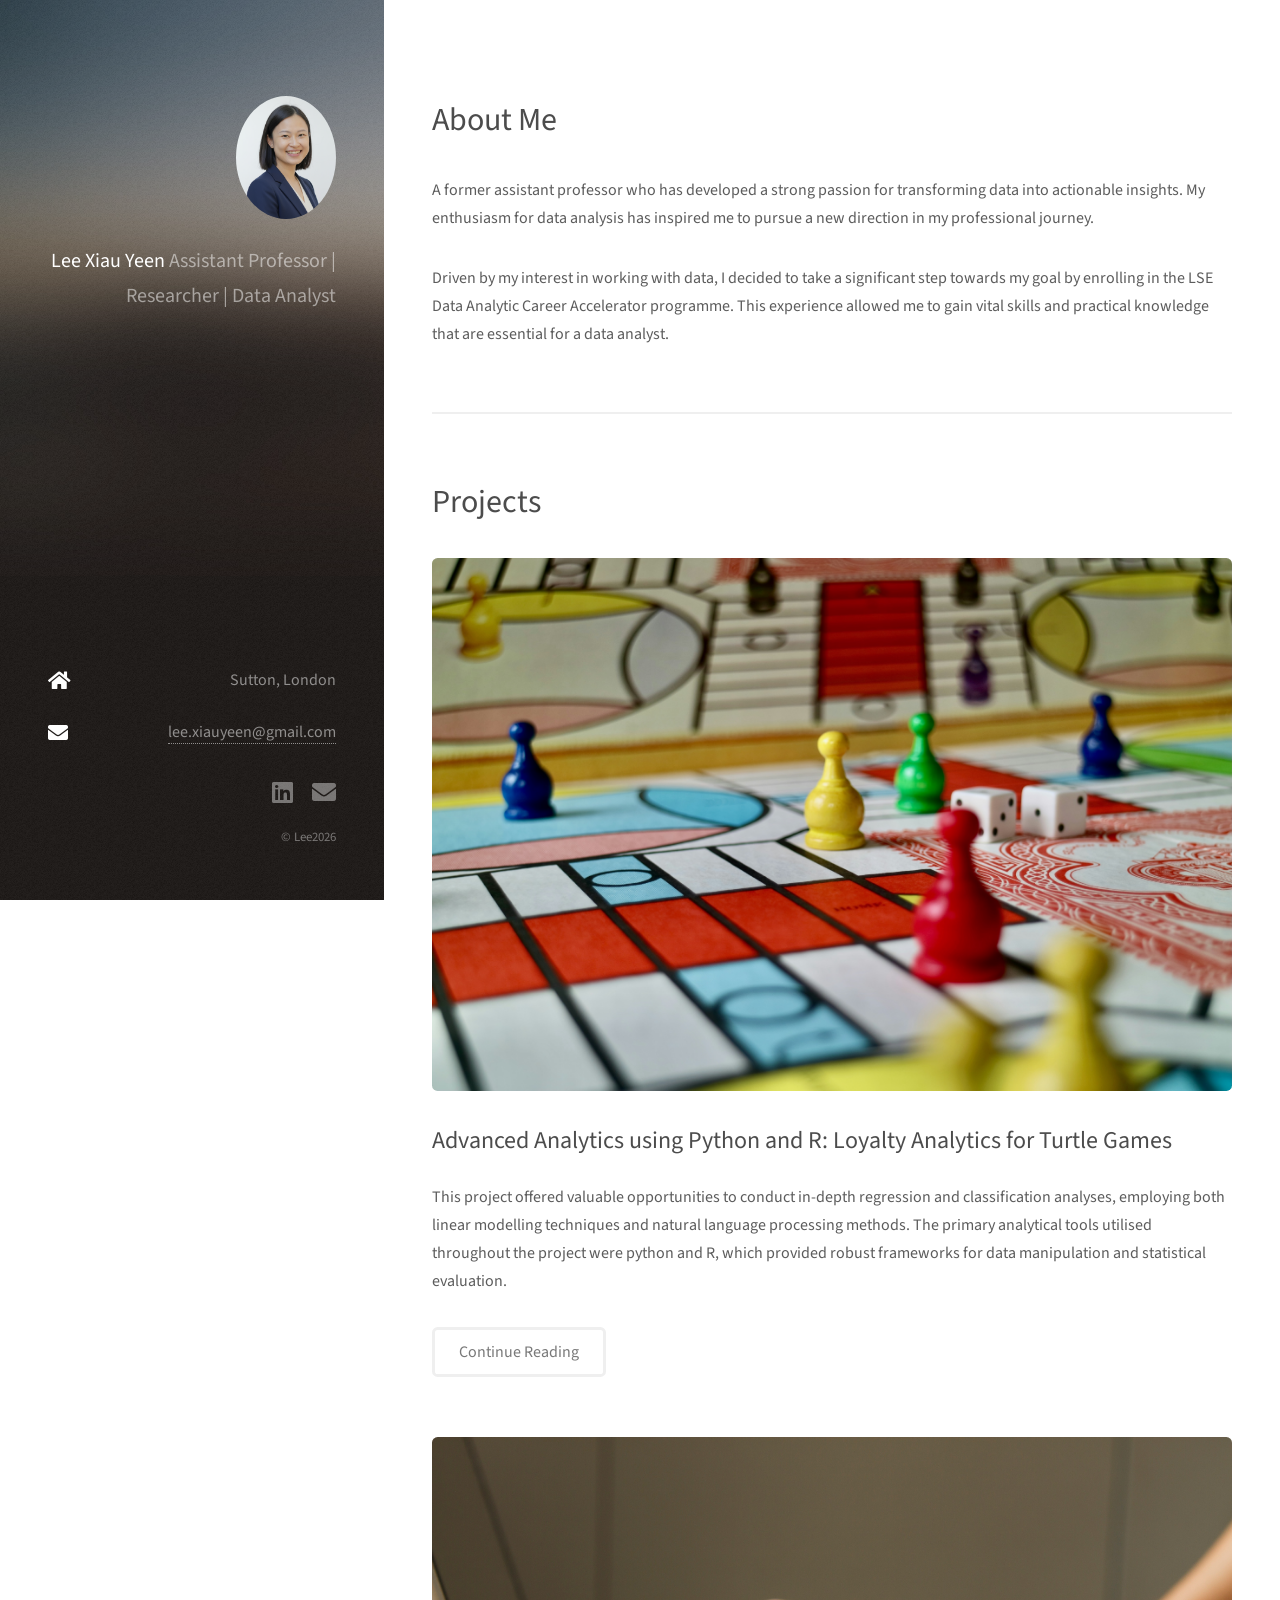
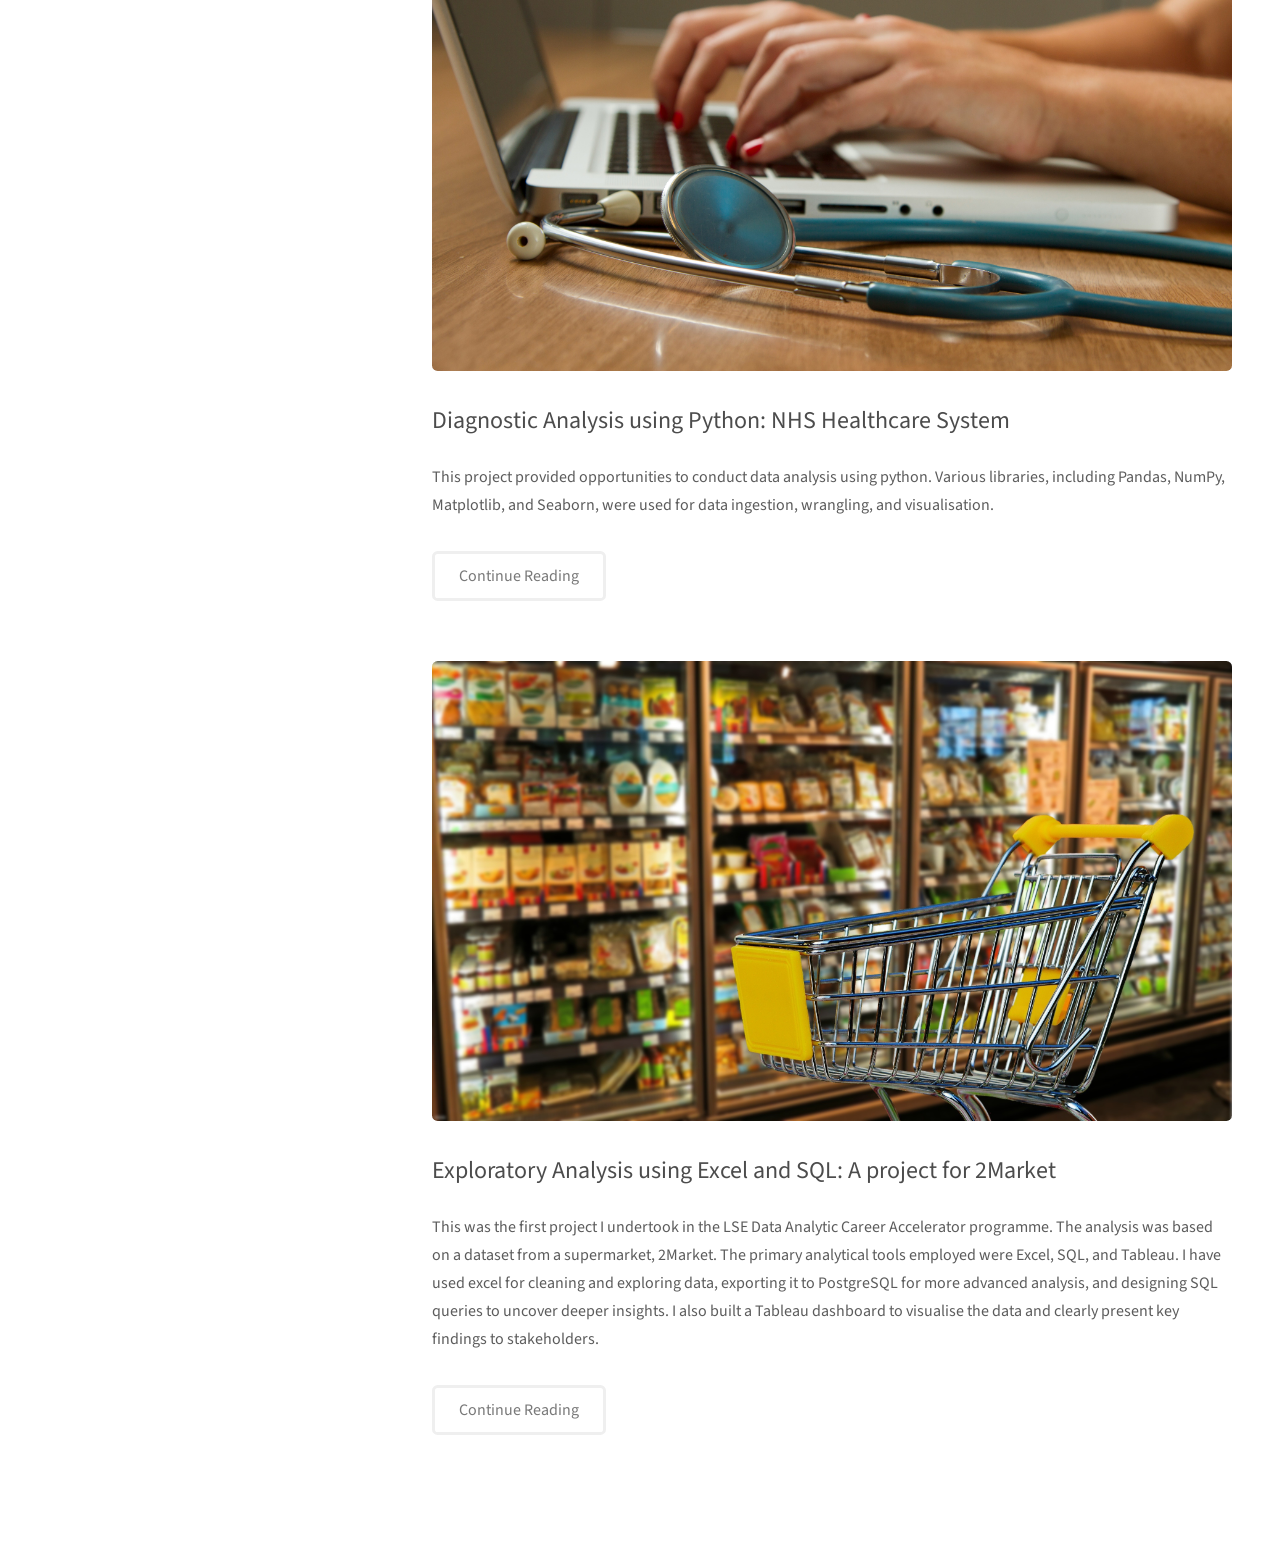
==== index.html @ cb865eea "Add files via upload initial commit" ====
<!DOCTYPE HTML>
<!--
	Strata by HTML5 UP
	html5up.net | @ajlkn
	Free for personal and commercial use under the CCA 3.0 license (html5up.net/license)
-->
<html>
	<head>
		<title>Lee Xiau Yeen</title>
		<meta charset="utf-8" />
		<meta name="viewport" content="width=device-width, initial-scale=1, user-scalable=no" />
		<link rel="stylesheet" href="assets/css/main.css" />
	</head>
	<body class="is-preload">

		<!-- Header -->
			<header id="header">
				<div class="inner">
					<a href="#" class="image avatar"><img src="images/Portfolio photo.png" alt="" /></a>
					<h1><strong>Lee Xiau Yeen</strong><br />
						Assistant Professor | Researcher | Data Analyst<br />
					<br />
					</a></h1>
				</div>
			</header>

		<!-- Main -->
			<div id="main">

				<!-- One -->
					<section id="one">
						<header class="major">
							<h2>About Me<br />
							</h2>
						</header>
						<p> A former assistant professor who has developed a strong passion for transforming data into actionable insights. 
							My enthusiasm for data analysis has inspired me to pursue a new direction in my professional journey.</p>
							Driven by my interest in working with data, I decided to take a significant step towards my goal by enrolling in the LSE Data Analytic Career Accelerator programme. 
							This experience allowed me to gain vital skills and practical knowledge that are essential for a data analyst. </p>
							
					</section>

				<!-- Two -->
					<section id="two">
						<h1>Projects</h1>
						
								<a href="http://127.0.0.1:5500/html5up-strata.Lee/Turtle%20games.html" class="image fit thumb"><img src="images/Turtle games project image.jpg" alt="" /></a>
								<h2>Advanced Analytics using Python and R: Loyalty Analytics for Turtle Games</h2>
								<p>This project offered valuable opportunities to conduct in-depth regression and classification analyses, 
								   employing both linear modelling techniques and natural language processing methods. The primary analytical tools utilised 
								   throughout the project were python and R, which provided robust frameworks for data manipulation and statistical evaluation.</p>
								<footer>
									<ul class="actions">
										<li><a href="http://127.0.0.1:5500/html5up-strata.Lee/Turtle%20games.html" class="button medium">Continue Reading</a></li>
									</ul>
								</footer>
								<br>
											
							</article>
						
								<a href="http://127.0.0.1:5500/html5up-strata.Lee/NHS.html" class="image fit thumb"><img src="images/Healthcare system image.jpg" alt="" /></a>
								<h2>Diagnostic Analysis using Python: NHS Healthcare System</h2>
								<p>This project provided opportunities to conduct data analysis using python. Various libraries, including Pandas, NumPy, 
									Matplotlib, and Seaborn, were used for data ingestion, wrangling, and visualisation.</p>
								<footer>
									<ul class="actions">
										<li><a href="http://127.0.0.1:5500/html5up-strata.Lee/NHS.html" class="button medium">Continue Reading</a></li>
									</ul>
								</footer>
								<br>
							</article>
						
								<a href="http://127.0.0.1:5500/html5up-strata.Lee/2Market.html" class="image fit thumb"><img src="images/2market image.jpg" alt="" /></a>
								<h2>Exploratory Analysis using Excel and SQL: A project for 2Market</h2>
								<p>This was the first project I undertook in the LSE Data Analytic Career Accelerator programme. The analysis was based on a dataset from a supermarket, 2Market. 
									The primary analytical tools employed were Excel, SQL, and Tableau. I have used excel for cleaning and exploring data, exporting it to PostgreSQL for more advanced analysis, and designing SQL queries to uncover deeper insights. 
									I also built a Tableau dashboard to visualise the data and clearly present key findings to stakeholders.</p>
								<footer>
									<ul class="actions">
										<li><a href="http://127.0.0.1:5500/html5up-strata.Lee/2Market.html" class="button medium">Continue Reading</a></li>
									</ul>
								</footer>
								<br>
									
							</article>
							
								
							</article>
						</div>
						
					</section>

				<!-- Three -->
					<section id="three">

						
					</section>

				<!-- Four -->
				<!--
					<section id="four">
						<h2>Elements</h2>

						<section>
							<h4>Text</h4>
							<p>This is <b>bold</b> and this is <strong>strong</strong>. This is <i>italic</i> and this is <em>emphasized</em>.
							This is <sup>superscript</sup> text and this is <sub>subscript</sub> text.
							This is <u>underlined</u> and this is code: <code>for (;;) { ... }</code>. Finally, <a href="#">this is a link</a>.</p>
							<hr />
							<header>
								<h4>Heading with a Subtitle</h4>
								<p>Lorem ipsum dolor sit amet nullam id egestas urna aliquam</p>
							</header>
							<p>Nunc lacinia ante nunc ac lobortis. Interdum adipiscing gravida odio porttitor sem non mi integer non faucibus ornare mi ut ante amet placerat aliquet. Volutpat eu sed ante lacinia sapien lorem accumsan varius montes viverra nibh in adipiscing blandit tempus accumsan.</p>
							<header>
								<h5>Heading with a Subtitle</h5>
								<p>Lorem ipsum dolor sit amet nullam id egestas urna aliquam</p>
							</header>
							<p>Nunc lacinia ante nunc ac lobortis. Interdum adipiscing gravida odio porttitor sem non mi integer non faucibus ornare mi ut ante amet placerat aliquet. Volutpat eu sed ante lacinia sapien lorem accumsan varius montes viverra nibh in adipiscing blandit tempus accumsan.</p>
							<hr />
							<h2>Heading Level 2</h2>
							<h3>Heading Level 3</h3>
							<h4>Heading Level 4</h4>
							<h5>Heading Level 5</h5>
							<h6>Heading Level 6</h6>
							<hr />
							<h5>Blockquote</h5>
							<blockquote>Fringilla nisl. Donec accumsan interdum nisi, quis tincidunt felis sagittis eget tempus euismod. Vestibulum ante ipsum primis in faucibus vestibulum. Blandit adipiscing eu felis iaculis volutpat ac adipiscing accumsan faucibus. Vestibulum ante ipsum primis in faucibus lorem ipsum dolor sit amet nullam adipiscing eu felis.</blockquote>
							<h5>Preformatted</h5>
							<pre><code>i = 0;

while (!deck.isInOrder()) {
print 'Iteration ' + i;
deck.shuffle();
i++;
}

print 'It took ' + i + ' iterations to sort the deck.';</code></pre>
						</section>

						<section>
							<h4>Lists</h4>
							<div class="row">
								<div class="col-6 col-12-xsmall">
									<h5>Unordered</h5>
									<ul>
										<li>Dolor pulvinar etiam magna etiam.</li>
										<li>Sagittis adipiscing lorem eleifend.</li>
										<li>Felis enim feugiat dolore viverra.</li>
									</ul>
									<h5>Alternate</h5>
									<ul class="alt">
										<li>Dolor pulvinar etiam magna etiam.</li>
										<li>Sagittis adipiscing lorem eleifend.</li>
										<li>Felis enim feugiat dolore viverra.</li>
									</ul>
								</div>
								<div class="col-6 col-12-xsmall">
									<h5>Ordered</h5>
									<ol>
										<li>Dolor pulvinar etiam magna etiam.</li>
										<li>Etiam vel felis at lorem sed viverra.</li>
										<li>Felis enim feugiat dolore viverra.</li>
										<li>Dolor pulvinar etiam magna etiam.</li>
										<li>Etiam vel felis at lorem sed viverra.</li>
										<li>Felis enim feugiat dolore viverra.</li>
									</ol>
									<h5>Icons</h5>
									<ul class="icons">
										<li><a href="#" class="icon brands fa-twitter"><span class="label">Twitter</span></a></li>
										<li><a href="#" class="icon brands fa-facebook-f"><span class="label">Facebook</span></a></li>
										<li><a href="#" class="icon brands fa-instagram"><span class="label">Instagram</span></a></li>
										<li><a href="#" class="icon brands fa-github"><span class="label">Github</span></a></li>
										<li><a href="#" class="icon brands fa-dribbble"><span class="label">Dribbble</span></a></li>
										<li><a href="#" class="icon brands fa-tumblr"><span class="label">Tumblr</span></a></li>
									</ul>
								</div>
							</div>
							<h5>Actions</h5>
							<ul class="actions">
								<li><a href="#" class="button primary">Default</a></li>
								<li><a href="#" class="button">Default</a></li>
							</ul>
							<ul class="actions small">
								<li><a href="#" class="button primary small">Small</a></li>
								<li><a href="#" class="button small">Small</a></li>
							</ul>
							<div class="row">
								<div class="col-6 col-12-small">
									<ul class="actions stacked">
										<li><a href="#" class="button primary">Default</a></li>
										<li><a href="#" class="button">Default</a></li>
									</ul>
								</div>
								<div class="col-6 col-12-small">
									<ul class="actions stacked">
										<li><a href="#" class="button primary small">Small</a></li>
										<li><a href="#" class="button small">Small</a></li>
									</ul>
								</div>
								<div class="col-6 col-12-small">
									<ul class="actions stacked">
										<li><a href="#" class="button primary fit">Default</a></li>
										<li><a href="#" class="button fit">Default</a></li>
									</ul>
								</div>
								<div class="col-6 col-12-small">
									<ul class="actions stacked">
										<li><a href="#" class="button primary small fit">Small</a></li>
										<li><a href="#" class="button small fit">Small</a></li>
									</ul>
								</div>
							</div>
						</section>

						<section>
							<h4>Table</h4>
							<h5>Default</h5>
							<div class="table-wrapper">
								<table>
									<thead>
										<tr>
											<th>Name</th>
											<th>Description</th>
											<th>Price</th>
										</tr>
									</thead>
									<tbody>
										<tr>
											<td>Item One</td>
											<td>Ante turpis integer aliquet porttitor.</td>
											<td>29.99</td>
										</tr>
										<tr>
											<td>Item Two</td>
											<td>Vis ac commodo adipiscing arcu aliquet.</td>
											<td>19.99</td>
										</tr>
										<tr>
											<td>Item Three</td>
											<td> Morbi faucibus arcu accumsan lorem.</td>
											<td>29.99</td>
										</tr>
										<tr>
											<td>Item Four</td>
											<td>Vitae integer tempus condimentum.</td>
											<td>19.99</td>
										</tr>
										<tr>
											<td>Item Five</td>
											<td>Ante turpis integer aliquet porttitor.</td>
											<td>29.99</td>
										</tr>
									</tbody>
									<tfoot>
										<tr>
											<td colspan="2"></td>
											<td>100.00</td>
										</tr>
									</tfoot>
								</table>
							</div>

							<h5>Alternate</h5>
							<div class="table-wrapper">
								<table class="alt">
									<thead>
										<tr>
											<th>Name</th>
											<th>Description</th>
											<th>Price</th>
										</tr>
									</thead>
									<tbody>
										<tr>
											<td>Item One</td>
											<td>Ante turpis integer aliquet porttitor.</td>
											<td>29.99</td>
										</tr>
										<tr>
											<td>Item Two</td>
											<td>Vis ac commodo adipiscing arcu aliquet.</td>
											<td>19.99</td>
										</tr>
										<tr>
											<td>Item Three</td>
											<td> Morbi faucibus arcu accumsan lorem.</td>
											<td>29.99</td>
										</tr>
										<tr>
											<td>Item Four</td>
											<td>Vitae integer tempus condimentum.</td>
											<td>19.99</td>
										</tr>
										<tr>
											<td>Item Five</td>
											<td>Ante turpis integer aliquet porttitor.</td>
											<td>29.99</td>
										</tr>
									</tbody>
									<tfoot>
										<tr>
											<td colspan="2"></td>
											<td>100.00</td>
										</tr>
									</tfoot>
								</table>
							</div>
						</section>

						<section>
							<h4>Buttons</h4>
							<ul class="actions">
								<li><a href="#" class="button primary">Primary</a></li>
								<li><a href="#" class="button">Default</a></li>
							</ul>
							<ul class="actions">
								<li><a href="#" class="button large">Large</a></li>
								<li><a href="#" class="button">Default</a></li>
								<li><a href="#" class="button small">Small</a></li>
							</ul>
							<ul class="actions fit">
								<li><a href="#" class="button primary fit">Fit</a></li>
								<li><a href="#" class="button fit">Fit</a></li>
							</ul>
							<ul class="actions fit small">
								<li><a href="#" class="button primary fit small">Fit + Small</a></li>
								<li><a href="#" class="button fit small">Fit + Small</a></li>
							</ul>
							<ul class="actions">
								<li><a href="#" class="button primary icon solid fa-download">Icon</a></li>
								<li><a href="#" class="button icon solid fa-download">Icon</a></li>
							</ul>
							<ul class="actions">
								<li><span class="button primary disabled">Primary</span></li>
								<li><span class="button disabled">Default</span></li>
							</ul>
						</section>

						<section>
							<h4>Form</h4>
							<form method="post" action="#">
								<div class="row gtr-uniform gtr-50">
									<div class="col-6 col-12-xsmall">
										<input type="text" name="demo-name" id="demo-name" value="" placeholder="Name" />
									</div>
									<div class="col-6 col-12-xsmall">
										<input type="email" name="demo-email" id="demo-email" value="" placeholder="Email" />
									</div>
									<div class="col-12">
										<select name="demo-category" id="demo-category">
											<option value="">- Category -</option>
											<option value="1">Manufacturing</option>
											<option value="1">Shipping</option>
											<option value="1">Administration</option>
											<option value="1">Human Resources</option>
										</select>
									</div>
									<div class="col-4 col-12-small">
										<input type="radio" id="demo-priority-low" name="demo-priority" checked>
										<label for="demo-priority-low">Low Priority</label>
									</div>
									<div class="col-4 col-12-small">
										<input type="radio" id="demo-priority-normal" name="demo-priority">
										<label for="demo-priority-normal">Normal Priority</label>
									</div>
									<div class="col-4 col-12-small">
										<input type="radio" id="demo-priority-high" name="demo-priority">
										<label for="demo-priority-high">High Priority</label>
									</div>
									<div class="col-6 col-12-small">
										<input type="checkbox" id="demo-copy" name="demo-copy">
										<label for="demo-copy">Email me a copy of this message</label>
									</div>
									<div class="col-6 col-12-small">
										<input type="checkbox" id="demo-human" name="demo-human" checked>
										<label for="demo-human">I am a human and not a robot</label>
									</div>
									<div class="col-12">
										<textarea name="demo-message" id="demo-message" placeholder="Enter your message" rows="6"></textarea>
									</div>
									<div class="col-12">
										<ul class="actions">
											<li><input type="submit" value="Send Message" class="primary" /></li>
											<li><input type="reset" value="Reset" /></li>
										</ul>
									</div>
								</div>
							</form>
						</section>

						<section>
							<h4>Image</h4>
							<h5>Fit</h5>
							<div class="box alt">
								<div class="row gtr-50 gtr-uniform">
									<div class="col-12"><span class="image fit"><img src="images/fulls/05.jpg" alt="" /></span></div>
									<div class="col-4"><span class="image fit"><img src="images/thumbs/01.jpg" alt="" /></span></div>
									<div class="col-4"><span class="image fit"><img src="images/thumbs/02.jpg" alt="" /></span></div>
									<div class="col-4"><span class="image fit"><img src="images/thumbs/03.jpg" alt="" /></span></div>
									<div class="col-4"><span class="image fit"><img src="images/thumbs/04.jpg" alt="" /></span></div>
									<div class="col-4"><span class="image fit"><img src="images/thumbs/05.jpg" alt="" /></span></div>
									<div class="col-4"><span class="image fit"><img src="images/thumbs/06.jpg" alt="" /></span></div>
									<div class="col-4"><span class="image fit"><img src="images/thumbs/03.jpg" alt="" /></span></div>
									<div class="col-4"><span class="image fit"><img src="images/thumbs/02.jpg" alt="" /></span></div>
									<div class="col-4"><span class="image fit"><img src="images/thumbs/01.jpg" alt="" /></span></div>
								</div>
							</div>
							<h5>Left &amp; Right</h5>
							<p><span class="image left"><img src="images/avatar.jpg" alt="" /></span>Fringilla nisl. Donec accumsan interdum nisi, quis tincidunt felis sagittis eget. tempus euismod. Vestibulum ante ipsum primis in faucibus vestibulum. Blandit adipiscing eu felis iaculis volutpat ac adipiscing accumsan eu faucibus. Integer ac pellentesque praesent tincidunt felis sagittis eget. tempus euismod. Vestibulum ante ipsum primis in faucibus vestibulum. Blandit adipiscing eu felis iaculis volutpat ac adipiscing accumsan eu faucibus. Integer ac pellentesque praesent. Donec accumsan interdum nisi, quis tincidunt felis sagittis eget. tempus euismod. Vestibulum ante ipsum primis in faucibus vestibulum. Blandit adipiscing eu felis iaculis volutpat ac adipiscing accumsan eu faucibus. Integer ac pellentesque praesent tincidunt felis sagittis eget. tempus euismod. Vestibulum ante ipsum primis in faucibus vestibulum. Blandit adipiscing eu felis iaculis volutpat ac adipiscing accumsan eu faucibus. Integer ac pellentesque praesent.</p>
							<p><span class="image right"><img src="images/avatar.jpg" alt="" /></span>Fringilla nisl. Donec accumsan interdum nisi, quis tincidunt felis sagittis eget. tempus euismod. Vestibulum ante ipsum primis in faucibus vestibulum. Blandit adipiscing eu felis iaculis volutpat ac adipiscing accumsan eu faucibus. Integer ac pellentesque praesent tincidunt felis sagittis eget. tempus euismod. Vestibulum ante ipsum primis in faucibus vestibulum. Blandit adipiscing eu felis iaculis volutpat ac adipiscing accumsan eu faucibus. Integer ac pellentesque praesent. Donec accumsan interdum nisi, quis tincidunt felis sagittis eget. tempus euismod. Vestibulum ante ipsum primis in faucibus vestibulum. Blandit adipiscing eu felis iaculis volutpat ac adipiscing accumsan eu faucibus. Integer ac pellentesque praesent tincidunt felis sagittis eget. tempus euismod. Vestibulum ante ipsum primis in faucibus vestibulum. Blandit adipiscing eu felis iaculis volutpat ac adipiscing accumsan eu faucibus. Integer ac pellentesque praesent.</p>
						</section>

					</section>
				-->

			</div>

		<!-- Footer -->
			<footer id="footer">
				
				<div class="inner"></div>
					<ul class="labeled-icons">
					<li>
					<h3 class="icon solid fa-home"><span class="label">Address</span></h3>
						Sutton, London
					</li>
					<li>
					<h3 class="icon solid fa-envelope"><span class="label">Email</span></h3>
						<a href="#">lee.xiauyeen@gmail.com</a>
					</li>
				</ul>
					<ul class="icons">
						
						<li><a href="https://www.linkedin.com/in/xiau-yeen-lee-0aab9ab6/" class="icon brands fa-linkedin"><span class="label">linkedin</span></a></li>
						<li><a href="mailto:lee.xiauyeen@gmail.com" class="icon solid fa-envelope"><span class="label">Email</span></a></li>
					</ul>
					<ul class="copyright">
						<li>&copy; Lee2026</li>
					</ul>
				</div>
			</footer>

		<!-- Scripts -->
			<script src="assets/js/jquery.min.js"></script>
			<script src="assets/js/jquery.poptrox.min.js"></script>
			<script src="assets/js/browser.min.js"></script>
			<script src="assets/js/breakpoints.min.js"></script>
			<script src="assets/js/util.js"></script>
			<script src="assets/js/main.js"></script>

	</body>
</html>
---- assets/css/main.css ----
@import url("fontawesome-all.min.css");
@import url("https://fonts.googleapis.com/css?family=Source+Sans+Pro:400,400italic");

/*
	Strata by HTML5 UP
	html5up.net | @ajlkn
	Free for personal and commercial use under the CCA 3.0 license (html5up.net/license)
*/

html, body, div, span, applet, object,
iframe, h1, h2, h3, h4, h5, h6, p, blockquote,
pre, a, abbr, acronym, address, big, cite,
code, del, dfn, em, img, ins, kbd, q, s, samp,
small, strike, strong, sub, sup, tt, var, b,
u, i, center, dl, dt, dd, ol, ul, li, fieldset,
form, label, legend, table, caption, tbody,
tfoot, thead, tr, th, td, article, aside,
canvas, details, embed, figure, figcaption,
footer, header, hgroup, menu, nav, output, ruby,
section, summary, time, mark, audio, video {
	margin: 0;
	padding: 0;
	border: 0;
	font-size: 100%;
	font: inherit;
	vertical-align: baseline;}

article, aside, details, figcaption, figure,
footer, header, hgroup, menu, nav, section {
	display: block;}

body {
	line-height: 1;
}

ol, ul {
	list-style: none;
}

blockquote, q {
	quotes: none;
}

	blockquote:before, blockquote:after, q:before, q:after {
		content: '';
		content: none;
	}

table {
	border-collapse: collapse;
	border-spacing: 0;
}

body {
	-webkit-text-size-adjust: none;
}

mark {
	background-color: transparent;
	color: inherit;
}

input::-moz-focus-inner {
	border: 0;
	padding: 0;
}

input, select, textarea {
	-moz-appearance: none;
	-webkit-appearance: none;
	-ms-appearance: none;
	appearance: none;
}

/* Basic */

	html {
		box-sizing: border-box;
	}

	*, *:before, *:after {
		box-sizing: inherit;
	}

	body {
		background: #fff;
	}

		body.is-preload *, body.is-preload *:before, body.is-preload *:after {
			-moz-animation: none !important;
			-webkit-animation: none !important;
			-ms-animation: none !important;
			animation: none !important;
			-moz-transition: none !important;
			-webkit-transition: none !important;
			-ms-transition: none !important;
			transition: none !important;
		}

	body, input, select, textarea {
		color: #5c5c5c;
		font-family: "Source Sans Pro", Helvetica, sans-serif;
		font-size: 16pt;
		font-weight: 400;
		line-height: 1.75em;
	}

	a {
		-moz-transition: color 0.2s ease-in-out, border-color 0.2s ease-in-out;
		-webkit-transition: color 0.2s ease-in-out, border-color 0.2s ease-in-out;
		-ms-transition: color 0.2s ease-in-out, border-color 0.2s ease-in-out;
		transition: color 0.2s ease-in-out, border-color 0.2s ease-in-out;
		border-bottom: dotted 1px;
		color: #49bf9d;
		text-decoration: none;
	}

		a:hover {
			border-bottom-color: transparent;
			color: #49bf9d !important;
			text-decoration: none;
		}

	strong, b {
		color: #787878;
		font-weight: 400;
	}

	em, i {
		font-style: italic;
	}

	p {
		margin: 0 0 2em 0;
	}

	h1, h2, h3, h4, h5, h6 {
		color: #4c4c4c;
		font-weight: 400;
		line-height: 1em;
		margin: 0 0 1em 0;
	}

		h1 a, h2 a, h3 a, h4 a, h5 a, h6 a {
			color: inherit;
			text-decoration: none;
		}

	h1 {
		font-size: 2em;
		line-height: 1.5em;
	}

	h2 {
		font-size: 1.5em;
		line-height: 1.5em;
	}

	h3 {
		font-size: 1.25em;
		line-height: 1.5em;
	}

	h4 {
		font-size: 1.1em;
		line-height: 1.5em;
		color: #3584bd;
	}

	h5 {
		font-size: 0.9em;
		line-height: 1.5em;
	}

	h6 {
		font-size: 0.7em;
		line-height: 1.5em;
	}

	sub {
		font-size: 0.8em;
		position: relative;
		top: 0.5em;
	}

	sup {
		font-size: 0.8em;
		position: relative;
		top: -0.5em;
	}

	hr {
		border: 0;
		border-bottom: solid 2px #efefef;
		margin: 2em 0;
	}

		hr.major {
			margin: 3em 0;
		}

	blockquote {
		border-left: solid 6px #efefef;
		font-style: italic;
		margin: 0 0 2em 0;
		padding: 0.5em 0 0.5em 1.5em;
	}

	code {
		background: #f7f7f7;
		border-radius: 0.35em;
		border: solid 2px #efefef;
		font-family: "Courier New", monospace;
		font-size: 0.9em;
		margin: 0 0.25em;
		padding: 0.25em 0.65em;
	}

	pre {
		-webkit-overflow-scrolling: touch;
		font-family: "Courier New", monospace;
		font-size: 0.9em;
		margin: 0 0 2em 0;
	}

		pre code {
			display: block;
			line-height: 1.75em;
			padding: 1em 1.5em;
			overflow-x: auto;
		}

	.align-left {
		text-align: left;
	}

	.align-center {
		text-align: center;
	}

	.align-right {
		text-align: right;
	}

/* Container */

	.container {
		margin: 0 auto;
		max-width: calc(100% - 4em);
		width: 100%;
	}

		.container.xsmall {
			width: 25%;
		}

		.container.small {
			width: 50%;
		}

		.container.medium {
			width: 75%;
		}

		.container.large {
			width: 125%;
		}

		.container.xlarge {
			width: 150%;
		}

		.container.max {
			width: 100%;
		}

		@media screen and (max-width: 980px) {

			.container {
				width: 100% !important;
				max-width: 100% !important;
			}

		}

		@media screen and (max-width: 480px) {

			.container {
				max-width: calc(100% - 3em);
			}

		}

/* Row */

	.row {
		display: flex;
		flex-wrap: wrap;
		box-sizing: border-box;
		align-items: stretch;
	}

		.row > * {
			box-sizing: border-box;
		}

		.row.gtr-uniform > * > :last-child {
			margin-bottom: 0;
		}

		.row.aln-left {
			justify-content: flex-start;
		}

		.row.aln-center {
			justify-content: center;
		}

		.row.aln-right {
			justify-content: flex-end;
		}

		.row.aln-top {
			align-items: flex-start;
		}

		.row.aln-middle {
			align-items: center;
		}

		.row.aln-bottom {
			align-items: flex-end;
		}

		.row > .imp {
			order: -1;
		}

		.row > .col-1 {
			width: 8.33333%;
		}

		.row > .off-1 {
			margin-left: 8.33333%;
		}

		.row > .col-2 {
			width: 16.66667%;
		}

		.row > .off-2 {
			margin-left: 16.66667%;
		}

		.row > .col-3 {
			width: 25%;
		}

		.row > .off-3 {
			margin-left: 25%;
		}

		.row > .col-4 {
			width: 33.33333%;
		}

		.row > .off-4 {
			margin-left: 33.33333%;
		}

		.row > .col-5 {
			width: 41.66667%;
		}

		.row > .off-5 {
			margin-left: 41.66667%;
		}

		.row > .col-6 {
			width: 50%;
		}

		.row > .off-6 {
			margin-left: 50%;
		}

		.row > .col-7 {
			width: 58.33333%;
		}

		.row > .off-7 {
			margin-left: 58.33333%;
		}

		.row > .col-8 {
			width: 66.66667%;
		}

		.row > .off-8 {
			margin-left: 66.66667%;
		}

		.row > .col-9 {
			width: 75%;
		}

		.row > .off-9 {
			margin-left: 75%;
		}

		.row > .col-10 {
			width: 83.33333%;
		}

		.row > .off-10 {
			margin-left: 83.33333%;
		}

		.row > .col-11 {
			width: 91.66667%;
		}

		.row > .off-11 {
			margin-left: 91.66667%;
		}

		.row > .col-12 {
			width: 100%;
		}

		.row > .off-12 {
			margin-left: 100%;
		}

		.row.gtr-0 {
			margin-top: 0;
			margin-left: 0em;
		}

			.row.gtr-0 > * {
				padding: 0 0 0 0em;
			}

			.row.gtr-0.gtr-uniform {
				margin-top: 0em;
			}

				.row.gtr-0.gtr-uniform > * {
					padding-top: 0em;
				}

		.row.gtr-25 {
			margin-top: 0;
			margin-left: -0.625em;
		}

			.row.gtr-25 > * {
				padding: 0 0 0 0.625em;
			}

			.row.gtr-25.gtr-uniform {
				margin-top: -0.625em;
			}

				.row.gtr-25.gtr-uniform > * {
					padding-top: 0.625em;
				}

		.row.gtr-50 {
			margin-top: 0;
			margin-left: -1.25em;
		}

			.row.gtr-50 > * {
				padding: 0 0 0 1.25em;
			}

			.row.gtr-50.gtr-uniform {
				margin-top: -1.25em;
			}

				.row.gtr-50.gtr-uniform > * {
					padding-top: 1.25em;
				}

		.row {
			margin-top: 0;
			margin-left: -2.5em;
		}

			.row > * {
				padding: 0 0 0 2.5em;
			}

			.row.gtr-uniform {
				margin-top: -2.5em;
			}

				.row.gtr-uniform > * {
					padding-top: 2.5em;
				}

		.row.gtr-150 {
			margin-top: 0;
			margin-left: -3.75em;
		}

			.row.gtr-150 > * {
				padding: 0 0 0 3.75em;
			}

			.row.gtr-150.gtr-uniform {
				margin-top: -3.75em;
			}

				.row.gtr-150.gtr-uniform > * {
					padding-top: 3.75em;
				}

		.row.gtr-200 {
			margin-top: 0;
			margin-left: -5em;
		}

			.row.gtr-200 > * {
				padding: 0 0 0 5em;
			}

			.row.gtr-200.gtr-uniform {
				margin-top: -5em;
			}

				.row.gtr-200.gtr-uniform > * {
					padding-top: 5em;
				}

		@media screen and (max-width: 1800px) {

			.row {
				display: flex;
				flex-wrap: wrap;
				box-sizing: border-box;
				align-items: stretch;
			}

				.row > * {
					box-sizing: border-box;
				}

				.row.gtr-uniform > * > :last-child {
					margin-bottom: 0;
				}

				.row.aln-left {
					justify-content: flex-start;
				}

				.row.aln-center {
					justify-content: center;
				}

				.row.aln-right {
					justify-content: flex-end;
				}

				.row.aln-top {
					align-items: flex-start;
				}

				.row.aln-middle {
					align-items: center;
				}

				.row.aln-bottom {
					align-items: flex-end;
				}

				.row > .imp-xlarge {
					order: -1;
				}

				.row > .col-1-xlarge {
					width: 8.33333%;
				}

				.row > .off-1-xlarge {
					margin-left: 8.33333%;
				}

				.row > .col-2-xlarge {
					width: 16.66667%;
				}

				.row > .off-2-xlarge {
					margin-left: 16.66667%;
				}

				.row > .col-3-xlarge {
					width: 25%;
				}

				.row > .off-3-xlarge {
					margin-left: 25%;
				}

				.row > .col-4-xlarge {
					width: 33.33333%;
				}

				.row > .off-4-xlarge {
					margin-left: 33.33333%;
				}

				.row > .col-5-xlarge {
					width: 41.66667%;
				}

				.row > .off-5-xlarge {
					margin-left: 41.66667%;
				}

				.row > .col-6-xlarge {
					width: 50%;
				}

				.row > .off-6-xlarge {
					margin-left: 50%;
				}

				.row > .col-7-xlarge {
					width: 58.33333%;
				}

				.row > .off-7-xlarge {
					margin-left: 58.33333%;
				}

				.row > .col-8-xlarge {
					width: 66.66667%;
				}

				.row > .off-8-xlarge {
					margin-left: 66.66667%;
				}

				.row > .col-9-xlarge {
					width: 75%;
				}

				.row > .off-9-xlarge {
					margin-left: 75%;
				}

				.row > .col-10-xlarge {
					width: 83.33333%;
				}

				.row > .off-10-xlarge {
					margin-left: 83.33333%;
				}

				.row > .col-11-xlarge {
					width: 91.66667%;
				}

				.row > .off-11-xlarge {
					margin-left: 91.66667%;
				}

				.row > .col-12-xlarge {
					width: 100%;
				}

				.row > .off-12-xlarge {
					margin-left: 100%;
				}

				.row.gtr-0 {
					margin-top: 0;
					margin-left: 0em;
				}

					.row.gtr-0 > * {
						padding: 0 0 0 0em;
					}

					.row.gtr-0.gtr-uniform {
						margin-top: 0em;
					}

						.row.gtr-0.gtr-uniform > * {
							padding-top: 0em;
						}

				.row.gtr-25 {
					margin-top: 0;
					margin-left: -0.625em;
				}

					.row.gtr-25 > * {
						padding: 0 0 0 0.625em;
					}

					.row.gtr-25.gtr-uniform {
						margin-top: -0.625em;
					}

						.row.gtr-25.gtr-uniform > * {
							padding-top: 0.625em;
						}

				.row.gtr-50 {
					margin-top: 0;
					margin-left: -1.25em;
				}

					.row.gtr-50 > * {
						padding: 0 0 0 1.25em;
					}

					.row.gtr-50.gtr-uniform {
						margin-top: -1.25em;
					}

						.row.gtr-50.gtr-uniform > * {
							padding-top: 1.25em;
						}

				.row {
					margin-top: 0;
					margin-left: -2.5em;
				}

					.row > * {
						padding: 0 0 0 2.5em;
					}

					.row.gtr-uniform {
						margin-top: -2.5em;
					}

						.row.gtr-uniform > * {
							padding-top: 2.5em;
						}

				.row.gtr-150 {
					margin-top: 0;
					margin-left: -3.75em;
				}

					.row.gtr-150 > * {
						padding: 0 0 0 3.75em;
					}

					.row.gtr-150.gtr-uniform {
						margin-top: -3.75em;
					}

						.row.gtr-150.gtr-uniform > * {
							padding-top: 3.75em;
						}

				.row.gtr-200 {
					margin-top: 0;
					margin-left: -5em;
				}

					.row.gtr-200 > * {
						padding: 0 0 0 5em;
					}

					.row.gtr-200.gtr-uniform {
						margin-top: -5em;
					}

						.row.gtr-200.gtr-uniform > * {
							padding-top: 5em;
						}

		}

		@media screen and (max-width: 1280px) {

			.row {
				display: flex;
				flex-wrap: wrap;
				box-sizing: border-box;
				align-items: stretch;
			}

				.row > * {
					box-sizing: border-box;
				}

				.row.gtr-uniform > * > :last-child {
					margin-bottom: 0;
				}

				.row.aln-left {
					justify-content: flex-start;
				}

				.row.aln-center {
					justify-content: center;
				}

				.row.aln-right {
					justify-content: flex-end;
				}

				.row.aln-top {
					align-items: flex-start;
				}

				.row.aln-middle {
					align-items: center;
				}

				.row.aln-bottom {
					align-items: flex-end;
				}

				.row > .imp-large {
					order: -1;
				}

				.row > .col-1-large {
					width: 8.33333%;
				}

				.row > .off-1-large {
					margin-left: 8.33333%;
				}

				.row > .col-2-large {
					width: 16.66667%;
				}

				.row > .off-2-large {
					margin-left: 16.66667%;
				}

				.row > .col-3-large {
					width: 25%;
				}

				.row > .off-3-large {
					margin-left: 25%;
				}

				.row > .col-4-large {
					width: 33.33333%;
				}

				.row > .off-4-large {
					margin-left: 33.33333%;
				}

				.row > .col-5-large {
					width: 41.66667%;
				}

				.row > .off-5-large {
					margin-left: 41.66667%;
				}

				.row > .col-6-large {
					width: 50%;
				}

				.row > .off-6-large {
					margin-left: 50%;
				}

				.row > .col-7-large {
					width: 58.33333%;
				}

				.row > .off-7-large {
					margin-left: 58.33333%;
				}

				.row > .col-8-large {
					width: 66.66667%;
				}

				.row > .off-8-large {
					margin-left: 66.66667%;
				}

				.row > .col-9-large {
					width: 75%;
				}

				.row > .off-9-large {
					margin-left: 75%;
				}

				.row > .col-10-large {
					width: 83.33333%;
				}

				.row > .off-10-large {
					margin-left: 83.33333%;
				}

				.row > .col-11-large {
					width: 91.66667%;
				}

				.row > .off-11-large {
					margin-left: 91.66667%;
				}

				.row > .col-12-large {
					width: 100%;
				}

				.row > .off-12-large {
					margin-left: 100%;
				}

				.row.gtr-0 {
					margin-top: 0;
					margin-left: 0em;
				}

					.row.gtr-0 > * {
						padding: 0 0 0 0em;
					}

					.row.gtr-0.gtr-uniform {
						margin-top: 0em;
					}

						.row.gtr-0.gtr-uniform > * {
							padding-top: 0em;
						}

				.row.gtr-25 {
					margin-top: 0;
					margin-left: -0.5em;
				}

					.row.gtr-25 > * {
						padding: 0 0 0 0.5em;
					}

					.row.gtr-25.gtr-uniform {
						margin-top: -0.5em;
					}

						.row.gtr-25.gtr-uniform > * {
							padding-top: 0.5em;
						}

				.row.gtr-50 {
					margin-top: 0;
					margin-left: -1em;
				}

					.row.gtr-50 > * {
						padding: 0 0 0 1em;
					}

					.row.gtr-50.gtr-uniform {
						margin-top: -1em;
					}

						.row.gtr-50.gtr-uniform > * {
							padding-top: 1em;
						}

				.row {
					margin-top: 0;
					margin-left: -2em;
				}

					.row > * {
						padding: 0 0 0 2em;
					}

					.row.gtr-uniform {
						margin-top: -2em;
					}

						.row.gtr-uniform > * {
							padding-top: 2em;
						}

				.row.gtr-150 {
					margin-top: 0;
					margin-left: -3em;
				}

					.row.gtr-150 > * {
						padding: 0 0 0 3em;
					}

					.row.gtr-150.gtr-uniform {
						margin-top: -3em;
					}

						.row.gtr-150.gtr-uniform > * {
							padding-top: 3em;
						}

				.row.gtr-200 {
					margin-top: 0;
					margin-left: -4em;
				}

					.row.gtr-200 > * {
						padding: 0 0 0 4em;
					}

					.row.gtr-200.gtr-uniform {
						margin-top: -4em;
					}

						.row.gtr-200.gtr-uniform > * {
							padding-top: 4em;
						}

		}

		@media screen and (max-width: 980px) {

			.row {
				display: flex;
				flex-wrap: wrap;
				box-sizing: border-box;
				align-items: stretch;
			}

				.row > * {
					box-sizing: border-box;
				}

				.row.gtr-uniform > * > :last-child {
					margin-bottom: 0;
				}

				.row.aln-left {
					justify-content: flex-start;
				}

				.row.aln-center {
					justify-content: center;
				}

				.row.aln-right {
					justify-content: flex-end;
				}

				.row.aln-top {
					align-items: flex-start;
				}

				.row.aln-middle {
					align-items: center;
				}

				.row.aln-bottom {
					align-items: flex-end;
				}

				.row > .imp-medium {
					order: -1;
				}

				.row > .col-1-medium {
					width: 8.33333%;
				}

				.row > .off-1-medium {
					margin-left: 8.33333%;
				}

				.row > .col-2-medium {
					width: 16.66667%;
				}

				.row > .off-2-medium {
					margin-left: 16.66667%;
				}

				.row > .col-3-medium {
					width: 25%;
				}

				.row > .off-3-medium {
					margin-left: 25%;
				}

				.row > .col-4-medium {
					width: 33.33333%;
				}

				.row > .off-4-medium {
					margin-left: 33.33333%;
				}

				.row > .col-5-medium {
					width: 41.66667%;
				}

				.row > .off-5-medium {
					margin-left: 41.66667%;
				}

				.row > .col-6-medium {
					width: 50%;
				}

				.row > .off-6-medium {
					margin-left: 50%;
				}

				.row > .col-7-medium {
					width: 58.33333%;
				}

				.row > .off-7-medium {
					margin-left: 58.33333%;
				}

				.row > .col-8-medium {
					width: 66.66667%;
				}

				.row > .off-8-medium {
					margin-left: 66.66667%;
				}

				.row > .col-9-medium {
					width: 75%;
				}

				.row > .off-9-medium {
					margin-left: 75%;
				}

				.row > .col-10-medium {
					width: 83.33333%;
				}

				.row > .off-10-medium {
					margin-left: 83.33333%;
				}

				.row > .col-11-medium {
					width: 91.66667%;
				}

				.row > .off-11-medium {
					margin-left: 91.66667%;
				}

				.row > .col-12-medium {
					width: 100%;
				}

				.row > .off-12-medium {
					margin-left: 100%;
				}

				.row.gtr-0 {
					margin-top: 0;
					margin-left: 0em;
				}

					.row.gtr-0 > * {
						padding: 0 0 0 0em;
					}

					.row.gtr-0.gtr-uniform {
						margin-top: 0em;
					}

						.row.gtr-0.gtr-uniform > * {
							padding-top: 0em;
						}

				.row.gtr-25 {
					margin-top: 0;
					margin-left: -0.5em;
				}

					.row.gtr-25 > * {
						padding: 0 0 0 0.5em;
					}

					.row.gtr-25.gtr-uniform {
						margin-top: -0.5em;
					}

						.row.gtr-25.gtr-uniform > * {
							padding-top: 0.5em;
						}

				.row.gtr-50 {
					margin-top: 0;
					margin-left: -1em;
				}

					.row.gtr-50 > * {
						padding: 0 0 0 1em;
					}

					.row.gtr-50.gtr-uniform {
						margin-top: -1em;
					}

						.row.gtr-50.gtr-uniform > * {
							padding-top: 1em;
						}

				.row {
					margin-top: 0;
					margin-left: -2em;
				}

					.row > * {
						padding: 0 0 0 2em;
					}

					.row.gtr-uniform {
						margin-top: -2em;
					}

						.row.gtr-uniform > * {
							padding-top: 2em;
						}

				.row.gtr-150 {
					margin-top: 0;
					margin-left: -3em;
				}

					.row.gtr-150 > * {
						padding: 0 0 0 3em;
					}

					.row.gtr-150.gtr-uniform {
						margin-top: -3em;
					}

						.row.gtr-150.gtr-uniform > * {
							padding-top: 3em;
						}

				.row.gtr-200 {
					margin-top: 0;
					margin-left: -4em;
				}

					.row.gtr-200 > * {
						padding: 0 0 0 4em;
					}

					.row.gtr-200.gtr-uniform {
						margin-top: -4em;
					}

						.row.gtr-200.gtr-uniform > * {
							padding-top: 4em;
						}

		}

		@media screen and (max-width: 736px) {

			.row {
				display: flex;
				flex-wrap: wrap;
				box-sizing: border-box;
				align-items: stretch;
			}

				.row > * {
					box-sizing: border-box;
				}

				.row.gtr-uniform > * > :last-child {
					margin-bottom: 0;
				}

				.row.aln-left {
					justify-content: flex-start;
				}

				.row.aln-center {
					justify-content: center;
				}

				.row.aln-right {
					justify-content: flex-end;
				}

				.row.aln-top {
					align-items: flex-start;
				}

				.row.aln-middle {
					align-items: center;
				}

				.row.aln-bottom {
					align-items: flex-end;
				}

				.row > .imp-small {
					order: -1;
				}

				.row > .col-1-small {
					width: 8.33333%;
				}

				.row > .off-1-small {
					margin-left: 8.33333%;
				}

				.row > .col-2-small {
					width: 16.66667%;
				}

				.row > .off-2-small {
					margin-left: 16.66667%;
				}

				.row > .col-3-small {
					width: 25%;
				}

				.row > .off-3-small {
					margin-left: 25%;
				}

				.row > .col-4-small {
					width: 33.33333%;
				}

				.row > .off-4-small {
					margin-left: 33.33333%;
				}

				.row > .col-5-small {
					width: 41.66667%;
				}

				.row > .off-5-small {
					margin-left: 41.66667%;
				}

				.row > .col-6-small {
					width: 50%;
				}

				.row > .off-6-small {
					margin-left: 50%;
				}

				.row > .col-7-small {
					width: 58.33333%;
				}

				.row > .off-7-small {
					margin-left: 58.33333%;
				}

				.row > .col-8-small {
					width: 66.66667%;
				}

				.row > .off-8-small {
					margin-left: 66.66667%;
				}

				.row > .col-9-small {
					width: 75%;
				}

				.row > .off-9-small {
					margin-left: 75%;
				}

				.row > .col-10-small {
					width: 83.33333%;
				}

				.row > .off-10-small {
					margin-left: 83.33333%;
				}

				.row > .col-11-small {
					width: 91.66667%;
				}

				.row > .off-11-small {
					margin-left: 91.66667%;
				}

				.row > .col-12-small {
					width: 100%;
				}

				.row > .off-12-small {
					margin-left: 100%;
				}

				.row.gtr-0 {
					margin-top: 0;
					margin-left: 0em;
				}

					.row.gtr-0 > * {
						padding: 0 0 0 0em;
					}

					.row.gtr-0.gtr-uniform {
						margin-top: 0em;
					}

						.row.gtr-0.gtr-uniform > * {
							padding-top: 0em;
						}

				.row.gtr-25 {
					margin-top: 0;
					margin-left: -0.375em;
				}

					.row.gtr-25 > * {
						padding: 0 0 0 0.375em;
					}

					.row.gtr-25.gtr-uniform {
						margin-top: -0.375em;
					}

						.row.gtr-25.gtr-uniform > * {
							padding-top: 0.375em;
						}

				.row.gtr-50 {
					margin-top: 0;
					margin-left: -0.75em;
				}

					.row.gtr-50 > * {
						padding: 0 0 0 0.75em;
					}

					.row.gtr-50.gtr-uniform {
						margin-top: -0.75em;
					}

						.row.gtr-50.gtr-uniform > * {
							padding-top: 0.75em;
						}

				.row {
					margin-top: 0;
					margin-left: -1.5em;
				}

					.row > * {
						padding: 0 0 0 1.5em;
					}

					.row.gtr-uniform {
						margin-top: -1.5em;
					}

						.row.gtr-uniform > * {
							padding-top: 1.5em;
						}

				.row.gtr-150 {
					margin-top: 0;
					margin-left: -2.25em;
				}

					.row.gtr-150 > * {
						padding: 0 0 0 2.25em;
					}

					.row.gtr-150.gtr-uniform {
						margin-top: -2.25em;
					}

						.row.gtr-150.gtr-uniform > * {
							padding-top: 2.25em;
						}

				.row.gtr-200 {
					margin-top: 0;
					margin-left: -3em;
				}

					.row.gtr-200 > * {
						padding: 0 0 0 3em;
					}

					.row.gtr-200.gtr-uniform {
						margin-top: -3em;
					}

						.row.gtr-200.gtr-uniform > * {
							padding-top: 3em;
						}

		}

		@media screen and (max-width: 480px) {

			.row {
				display: flex;
				flex-wrap: wrap;
				box-sizing: border-box;
				align-items: stretch;
			}

				.row > * {
					box-sizing: border-box;
				}

				.row.gtr-uniform > * > :last-child {
					margin-bottom: 0;
				}

				.row.aln-left {
					justify-content: flex-start;
				}

				.row.aln-center {
					justify-content: center;
				}

				.row.aln-right {
					justify-content: flex-end;
				}

				.row.aln-top {
					align-items: flex-start;
				}

				.row.aln-middle {
					align-items: center;
				}

				.row.aln-bottom {
					align-items: flex-end;
				}

				.row > .imp-xsmall {
					order: -1;
				}

				.row > .col-1-xsmall {
					width: 8.33333%;
				}

				.row > .off-1-xsmall {
					margin-left: 8.33333%;
				}

				.row > .col-2-xsmall {
					width: 16.66667%;
				}

				.row > .off-2-xsmall {
					margin-left: 16.66667%;
				}

				.row > .col-3-xsmall {
					width: 25%;
				}

				.row > .off-3-xsmall {
					margin-left: 25%;
				}

				.row > .col-4-xsmall {
					width: 33.33333%;
				}

				.row > .off-4-xsmall {
					margin-left: 33.33333%;
				}

				.row > .col-5-xsmall {
					width: 41.66667%;
				}

				.row > .off-5-xsmall {
					margin-left: 41.66667%;
				}

				.row > .col-6-xsmall {
					width: 50%;
				}

				.row > .off-6-xsmall {
					margin-left: 50%;
				}

				.row > .col-7-xsmall {
					width: 58.33333%;
				}

				.row > .off-7-xsmall {
					margin-left: 58.33333%;
				}

				.row > .col-8-xsmall {
					width: 66.66667%;
				}

				.row > .off-8-xsmall {
					margin-left: 66.66667%;
				}

				.row > .col-9-xsmall {
					width: 75%;
				}

				.row > .off-9-xsmall {
					margin-left: 75%;
				}

				.row > .col-10-xsmall {
					width: 83.33333%;
				}

				.row > .off-10-xsmall {
					margin-left: 83.33333%;
				}

				.row > .col-11-xsmall {
					width: 91.66667%;
				}

				.row > .off-11-xsmall {
					margin-left: 91.66667%;
				}

				.row > .col-12-xsmall {
					width: 100%;
				}

				.row > .off-12-xsmall {
					margin-left: 100%;
				}

				.row.gtr-0 {
					margin-top: 0;
					margin-left: 0em;
				}

					.row.gtr-0 > * {
						padding: 0 0 0 0em;
					}

					.row.gtr-0.gtr-uniform {
						margin-top: 0em;
					}

						.row.gtr-0.gtr-uniform > * {
							padding-top: 0em;
						}

				.row.gtr-25 {
					margin-top: 0;
					margin-left: -0.375em;
				}

					.row.gtr-25 > * {
						padding: 0 0 0 0.375em;
					}

					.row.gtr-25.gtr-uniform {
						margin-top: -0.375em;
					}

						.row.gtr-25.gtr-uniform > * {
							padding-top: 0.375em;
						}

				.row.gtr-50 {
					margin-top: 0;
					margin-left: -0.75em;
				}

					.row.gtr-50 > * {
						padding: 0 0 0 0.75em;
					}

					.row.gtr-50.gtr-uniform {
						margin-top: -0.75em;
					}

						.row.gtr-50.gtr-uniform > * {
							padding-top: 0.75em;
						}

				.row {
					margin-top: 0;
					margin-left: -1.5em;
				}

					.row > * {
						padding: 0 0 0 1.5em;
					}

					.row.gtr-uniform {
						margin-top: -1.5em;
					}

						.row.gtr-uniform > * {
							padding-top: 1.5em;
						}

				.row.gtr-150 {
					margin-top: 0;
					margin-left: -2.25em;
				}

					.row.gtr-150 > * {
						padding: 0 0 0 2.25em;
					}

					.row.gtr-150.gtr-uniform {
						margin-top: -2.25em;
					}

						.row.gtr-150.gtr-uniform > * {
							padding-top: 2.25em;
						}

				.row.gtr-200 {
					margin-top: 0;
					margin-left: -3em;
				}

					.row.gtr-200 > * {
						padding: 0 0 0 3em;
					}

					.row.gtr-200.gtr-uniform {
						margin-top: -3em;
					}

						.row.gtr-200.gtr-uniform > * {
							padding-top: 3em;
						}

		}

/* Section/Article */

	section.special, article.special {
		text-align: center;
	}

	header p {
		color: #b2b2b2;
		position: relative;
		margin: 0 0 1.5em 0;
	}

	header h2 + p {
		font-size: 1.25em;
		margin-top: -1em;
		line-height: 1.5em;
	}

	header h3 + p {
		font-size: 1.1em;
		margin-top: -0.8em;
		line-height: 1.5em;
	}

	header h4 + p,
	header h5 + p,
	header h6 + p {
		font-size: 0.9em;
		margin-top: -0.6em;
		line-height: 1.5em;
	}

	header.major h2 {
		font-size: 2em;
	}

/* Form */

	form {
		margin: 0 0 2em 0;
	}

	label {
		color: #787878;
		display: block;
		font-size: 0.9em;
		font-weight: 400;
		margin: 0 0 1em 0;
	}

	input[type="text"],
	input[type="password"],
	input[type="email"],
	select,
	textarea {
		-moz-appearance: none;
		-webkit-appearance: none;
		-ms-appearance: none;
		appearance: none;
		background: #f7f7f7;
		border-radius: 0.35em;
		border: solid 2px transparent;
		color: inherit;
		display: block;
		outline: 0;
		padding: 0 0.75em;
		text-decoration: none;
		width: 100%;
	}

		input[type="text"]:invalid,
		input[type="password"]:invalid,
		input[type="email"]:invalid,
		select:invalid,
		textarea:invalid {
			box-shadow: none;
		}

		input[type="text"]:focus,
		input[type="password"]:focus,
		input[type="email"]:focus,
		select:focus,
		textarea:focus {
			border-color: #49bf9d;
		}

	select {
		background-image: url("data:image/svg+xml;charset=utf8,%3Csvg xmlns='http://www.w3.org/2000/svg' width='40' height='40' preserveAspectRatio='none' viewBox='0 0 40 40'%3E%3Cpath d='M9.4,12.3l10.4,10.4l10.4-10.4c0.2-0.2,0.5-0.4,0.9-0.4c0.3,0,0.6,0.1,0.9,0.4l3.3,3.3c0.2,0.2,0.4,0.5,0.4,0.9 c0,0.4-0.1,0.6-0.4,0.9L20.7,31.9c-0.2,0.2-0.5,0.4-0.9,0.4c-0.3,0-0.6-0.1-0.9-0.4L4.3,17.3c-0.2-0.2-0.4-0.5-0.4-0.9 c0-0.4,0.1-0.6,0.4-0.9l3.3-3.3c0.2-0.2,0.5-0.4,0.9-0.4S9.1,12.1,9.4,12.3z' fill='%23dfdfdf' /%3E%3C/svg%3E");
		background-size: 1.25rem;
		background-repeat: no-repeat;
		background-position: calc(100% - 1rem) center;
		height: 2.75em;
		padding-right: 2.75em;
		text-overflow: ellipsis;
	}

		select option {
			color: #787878;
			background: #fff;
		}

		select:focus::-ms-value {
			background-color: transparent;
		}

		select::-ms-expand {
			display: none;
		}

	input[type="text"],
	input[type="password"],
	input[type="email"],
	select {
		height: 2.75em;
	}

	textarea {
		padding: 0.75em;
	}

	input[type="checkbox"],
	input[type="radio"] {
		-moz-appearance: none;
		-webkit-appearance: none;
		-ms-appearance: none;
		appearance: none;
		display: block;
		float: left;
		margin-right: -2em;
		opacity: 0;
		width: 1em;
		z-index: -1;
	}

		input[type="checkbox"] + label,
		input[type="radio"] + label {
			text-decoration: none;
			color: #a2a2a2;
			cursor: pointer;
			display: inline-block;
			font-size: 1em;
			font-weight: 400;
			padding-left: 2.4em;
			padding-right: 0.75em;
			position: relative;
		}

			input[type="checkbox"] + label:before,
			input[type="radio"] + label:before {
				-moz-osx-font-smoothing: grayscale;
				-webkit-font-smoothing: antialiased;
				display: inline-block;
				font-style: normal;
				font-variant: normal;
				text-rendering: auto;
				line-height: 1;
				text-transform: none !important;
				font-family: 'Font Awesome 5 Free';
				font-weight: 900;
			}

			input[type="checkbox"] + label:before,
			input[type="radio"] + label:before {
				background: #f7f7f7;
				border-radius: 0.35em;
				border: solid 2px transparent;
				content: '';
				display: inline-block;
				font-size: 0.8em;
				height: 2.0625em;
				left: 0;
				line-height: 1.85625em;
				position: absolute;
				text-align: center;
				top: 0;
				width: 2.0625em;
			}

		input[type="checkbox"]:checked + label:before,
		input[type="radio"]:checked + label:before {
			background: #787878;
			border-color: #787878;
			color: #fff;
			content: '\f00c';
		}

		input[type="checkbox"]:focus + label:before,
		input[type="radio"]:focus + label:before {
			border-color: #49bf9d;
		}

	input[type="checkbox"] + label:before {
		border-radius: 0.35em;
	}

	input[type="radio"] + label:before {
		border-radius: 100%;
	}

	::-webkit-input-placeholder {
		color: #b2b2b2 !important;
		opacity: 1.0;
	}

	:-moz-placeholder {
		color: #b2b2b2 !important;
		opacity: 1.0;
	}

	::-moz-placeholder {
		color: #b2b2b2 !important;
		opacity: 1.0;
	}

	:-ms-input-placeholder {
		color: #b2b2b2 !important;
		opacity: 1.0;
	}

/* Box */

	.box {
		border-radius: 0.35em;
		border: solid 2px #efefef;
		margin-bottom: 2em;
		padding: 1.5em;
	}

		.box > :last-child,
		.box > :last-child > :last-child,
		.box > :last-child > :last-child > :last-child {
			margin-bottom: 0;
		}

		.box.alt {
			border: 0;
			border-radius: 0;
			padding: 0;
		}

/* Icon */

	.icon {
		text-decoration: none;
		border-bottom: none;
		position: relative;
	}

		.icon:before {
			-moz-osx-font-smoothing: grayscale;
			-webkit-font-smoothing: antialiased;
			display: inline-block;
			font-style: normal;
			font-variant: normal;
			text-rendering: auto;
			line-height: 1;
			text-transform: none !important;
			font-family: 'Font Awesome 5 Free';
			font-weight: 400;
		}

		.icon > .label {
			display: none;
		}

		.icon:before {
			line-height: inherit;
		}

		.icon.solid:before {
			font-weight: 900;
		}

		.icon.brands:before {
			font-family: 'Font Awesome 5 Brands';
		}

/* Image */

	.image {
		border-radius: 0.35em;
		border: 0;
		display: inline-block;
		position: relative;
	}

		.image:before {
			-moz-transition: opacity 0.2s ease-in-out;
			-webkit-transition: opacity 0.2s ease-in-out;
			-ms-transition: opacity 0.2s ease-in-out;
			transition: opacity 0.2s ease-in-out;
			
			border-radius: 0.35em;
			content: '';
			display: block;
			height: 100%;
			left: 0;
			opacity: 0.5;
			position: absolute;
			top: 0;
			width: 100%;
		}

		.image.thumb {
			text-align: center;
		}

			.image.thumb:after {
				-moz-transition: opacity 0.2s ease-in-out;
				-webkit-transition: opacity 0.2s ease-in-out;
				-ms-transition: opacity 0.2s ease-in-out;
				transition: opacity 0.2s ease-in-out;
				border-radius: 0.35em;
				border: solid 3px rgba(248, 244, 244, 0.555);
				color: #fff;
				content: 'View';
				display: inline-block;
				font-size: 0.8em;
				font-weight: 400;
				left: 50%;
				line-height: 2.25em;
				margin: -1.25em 0 0 -3em;
				opacity: 0;
				padding: 0 1.5em;
				position: absolute;
				text-align: center;
				text-decoration: none;
				top: 50%;
				white-space: nowrap;
			}

			.image.thumb:hover:after {
				opacity: 1.0;
			}

			.image.thumb:hover:before {
				background: url("images/overlay.png"), url("images/overlay.png");
				opacity: 1.0;
			}

		.image img {
			border-radius: 0.35em;
			display: block;
		}

		.image.left {
			float: left;
			margin: 0 1.5em 1em 0;
			top: 0.25em;
		}

		.image.right {
			float: right;
			margin: 0 0 1em 1.5em;
			top: 0.25em;
		}

		.image.left, .image.right {
			max-width: 40%;
		}

			.image.left img, .image.right img {
				width: 100%;
			}

		.image.fit {
			display: block;
			margin: 0 0 2em 0;
			width: 100%;
		}

			.image.fit img {
				width: 100%;
			}

		.image.avatar {
			border-radius: 100%;
		}

			.image.avatar:before {
				display: none;
			}

			.image.avatar img {
				border-radius: 100%;
				width: 100%;
			}

/* List */

	ol {
		list-style: decimal;
		margin: 0 0 2em 0;
		padding-left: 1.25em;
	}

		ol li {
			padding-left: 0.25em;
		}

	ul {
		list-style: disc;
		margin: 0 0 2em 0;
		padding-left: 1em;
	}

		ul li {
			padding-left: 0.5em;
		}

		ul.alt {
			list-style: none;
			padding-left: 0;
		}

			ul.alt li {
				border-top: solid 2px #efefef;
				padding: 0.5em 0;
			}

				ul.alt li:first-child {
					border-top: 0;
					padding-top: 0;
				}

	dl {
		margin: 0 0 2em 0;
	}

/* Icons */

	ul.icons {
		cursor: default;
		list-style: none;
		padding-left: 0;
	}

		ul.icons li {
			display: inline-block;
			padding: 0 1em 0 0;
		}

			ul.icons li:last-child {
				padding-right: 0;
			}

			ul.icons li .icon:before {
				font-size: 1.5em;
			}

/* Labeled Icons */

	ul.labeled-icons {
		list-style: none;
		padding: 0;
	}

		ul.labeled-icons li {
			line-height: 1.75em;
			margin: 1.5em 0 0 0;
			padding-left: 2.25em;
			position: relative;
		}

			ul.labeled-icons li:first-child {
				margin-top: 0;
			}

			ul.labeled-icons li a {
				color: inherit;
			}

			ul.labeled-icons li h3 {
				color: #b2b2b2;
				left: 0;
				position: absolute;
				text-align: center;
				top: 0;
				width: 1em;
			}

/* Actions */

	ul.actions {
		display: -moz-flex;
		display: -webkit-flex;
		display: -ms-flex;
		display: flex;
		cursor: default;
		list-style: none;
		margin-left: -1em;
		padding-left: 0;
	}

		ul.actions li {
			padding: 0 0 0 1em;
			vertical-align: middle;
		}

		ul.actions.special {
			-moz-justify-content: center;
			-webkit-justify-content: center;
			-ms-justify-content: center;
			justify-content: center;
			width: 100%;
			margin-left: 0;
		}

			ul.actions.special li:first-child {
				padding-left: 0;
			}

		ul.actions.stacked {
			-moz-flex-direction: column;
			-webkit-flex-direction: column;
			-ms-flex-direction: column;
			flex-direction: column;
			margin-left: 0;
		}

			ul.actions.stacked li {
				padding: 1.3em 0 0 0;
			}

				ul.actions.stacked li:first-child {
					padding-top: 0;
				}

		ul.actions.fit {
			width: calc(100% + 1em);
		}

			ul.actions.fit li {
				-moz-flex-grow: 1;
				-webkit-flex-grow: 1;
				-ms-flex-grow: 1;
				flex-grow: 1;
				-moz-flex-shrink: 1;
				-webkit-flex-shrink: 1;
				-ms-flex-shrink: 1;
				flex-shrink: 1;
				width: 100%;
			}

				ul.actions.fit li > * {
					width: 100%;
				}

			ul.actions.fit.stacked {
				width: 100%;
			}

		@media screen and (max-width: 480px) {

			ul.actions:not(.fixed) {
				-moz-flex-direction: column;
				-webkit-flex-direction: column;
				-ms-flex-direction: column;
				flex-direction: column;
				margin-left: 0;
				width: 100% !important;
			}

				ul.actions:not(.fixed) li {
					-moz-flex-grow: 1;
					-webkit-flex-grow: 1;
					-ms-flex-grow: 1;
					flex-grow: 1;
					-moz-flex-shrink: 1;
					-webkit-flex-shrink: 1;
					-ms-flex-shrink: 1;
					flex-shrink: 1;
					padding: 1em 0 0 0;
					text-align: center;
					width: 100%;
				}

					ul.actions:not(.fixed) li > * {
						width: 100%;
					}

					ul.actions:not(.fixed) li:first-child {
						padding-top: 0;
					}

					ul.actions:not(.fixed) li input[type="submit"],
					ul.actions:not(.fixed) li input[type="reset"],
					ul.actions:not(.fixed) li input[type="button"],
					ul.actions:not(.fixed) li button,
					ul.actions:not(.fixed) li .button {
						width: 100%;
					}

						ul.actions:not(.fixed) li input[type="submit"].icon:before,
						ul.actions:not(.fixed) li input[type="reset"].icon:before,
						ul.actions:not(.fixed) li input[type="button"].icon:before,
						ul.actions:not(.fixed) li button.icon:before,
						ul.actions:not(.fixed) li .button.icon:before {
							margin-left: -0.5em;
						}

		}

/* Table */

	.table-wrapper {
		-webkit-overflow-scrolling: touch;
		overflow-x: auto;
	}

	table {
		margin: 0 0 2em 0;
		width: 100%;
	}

		table tbody tr {
			border: solid 1px #efefef;
			border-left: 0;
			border-right: 0;
		}

			table tbody tr:nth-child(2n + 1) {
				background-color: #f7f7f7;
			}

		table td {
			padding: 0.75em 0.75em;
		}

		table th {
			color: #787878;
			font-size: 0.9em;
			font-weight: 400;
			padding: 0 0.75em 0.75em 0.75em;
			text-align: left;
		}

		table thead {
			border-bottom: solid 2px #efefef;
		}

		table tfoot {
			border-top: solid 2px #efefef;
		}

		table.alt {
			border-collapse: separate;
		}

			table.alt tbody tr td {
				border: solid 2px #efefef;
				border-left-width: 0;
				border-top-width: 0;
			}

				table.alt tbody tr td:first-child {
					border-left-width: 2px;
				}

			table.alt tbody tr:first-child td {
				border-top-width: 2px;
			}

			table.alt thead {
				border-bottom: 0;
			}

			table.alt tfoot {
				border-top: 0;
			}

/* Button */

	input[type="submit"],
	input[type="reset"],
	input[type="button"],
	.button {
		-moz-appearance: none;
		-webkit-appearance: none;
		-ms-appearance: none;
		appearance: none;
		-moz-transition: background-color 0.2s ease-in-out, color 0.2s ease-in-out, border-color 0.2s ease-in-out;
		-webkit-transition: background-color 0.2s ease-in-out, color 0.2s ease-in-out, border-color 0.2s ease-in-out;
		-ms-transition: background-color 0.2s ease-in-out, color 0.2s ease-in-out, border-color 0.2s ease-in-out;
		transition: background-color 0.2s ease-in-out, color 0.2s ease-in-out, border-color 0.2s ease-in-out;
		background-color: transparent;
		border-radius: 0.35em;
		border: solid 3px #efefef;
		color: #787878 !important;
		cursor: pointer;
		display: inline-block;
		font-weight: 400;
		height: 3.15em;
		height: calc(2.75em + 6px);
		line-height: 2.75em;
		min-width: 10em;
		padding: 0 1.5em;
		text-align: center;
		text-decoration: none;
		white-space: nowrap;
	}

		input[type="submit"]:hover,
		input[type="reset"]:hover,
		input[type="button"]:hover,
		.button:hover {
			border-color: #49bf9d;
			color: #49bf9d !important;
		}

		input[type="submit"]:active,
		input[type="reset"]:active,
		input[type="button"]:active,
		.button:active {
			background-color: rgba(73, 191, 157, 0.1);
			border-color: #49bf9d;
			color: #49bf9d !important;
		}

		input[type="submit"].icon,
		input[type="reset"].icon,
		input[type="button"].icon,
		.button.icon {
			padding-left: 1.35em;
		}

			input[type="submit"].icon:before,
			input[type="reset"].icon:before,
			input[type="button"].icon:before,
			.button.icon:before {
				margin-right: 0.5em;
			}

		input[type="submit"].fit,
		input[type="reset"].fit,
		input[type="button"].fit,
		.button.fit {
			min-width: 0;
			width: 100%;
		}

		input[type="submit"].small,
		input[type="reset"].small,
		input[type="button"].small,
		.button.small {
			font-size: 0.8em;
		}

		input[type="submit"].large,
		input[type="reset"].large,
		input[type="button"].large,
		.button.large {
			font-size: 1.35em;
		}

		input[type="submit"].primary,
		input[type="reset"].primary,
		input[type="button"].primary,
		.button.primary {
			background-color: #49bf9d;
			border-color: #49bf9d;
			color: #ffffff !important;
		}

			input[type="submit"].primary:hover,
			input[type="reset"].primary:hover,
			input[type="button"].primary:hover,
			.button.primary:hover {
				background-color: #5cc6a7;
				border-color: #5cc6a7;
			}

			input[type="submit"].primary:active,
			input[type="reset"].primary:active,
			input[type="button"].primary:active,
			.button.primary:active {
				background-color: #3eb08f;
				border-color: #3eb08f;
			}

		input[type="submit"].disabled, input[type="submit"]:disabled,
		input[type="reset"].disabled,
		input[type="reset"]:disabled,
		input[type="button"].disabled,
		input[type="button"]:disabled,
		.button.disabled,
		.button:disabled {
			background-color: #e7e7e7 !important;
			border-color: #e7e7e7 !important;
			color: #b2b2b2 !important;
			cursor: default;
		}

/* Work Item */

	.work-item {
		margin: 0 0 2em 0;
	}

		.work-item .image {
			margin: 0 0 1.5em 0;
		}

		.work-item h3 {
			font-size: 1em;
			margin: 0 0 0.5em 0;
		}

		.work-item p {
			font-size: 0.8em;
			line-height: 1.5em;
			margin: 0;
		}

/* Header */

	#header {
		display: -moz-flex;
		display: -webkit-flex;
		display: -ms-flex;
		display: flex;
		-moz-flex-direction: column;
		-webkit-flex-direction: column;
		-ms-flex-direction: column;
		flex-direction: column;
		-moz-align-items: -moz-flex-end;
		-webkit-align-items: -webkit-flex-end;
		-ms-align-items: -ms-flex-end;
		align-items: flex-end;
		-moz-justify-content: space-between;
		-webkit-justify-content: space-between;
		-ms-justify-content: space-between;
		justify-content: space-between;
		background-color: #1f1815;
		background-attachment: scroll,								scroll;
		background-image: url("images/overlay.png"), url("../../images/bg.jpg");
		background-position: top left,							top left;
		background-repeat: repeat,								no-repeat;
		background-size: auto,								150%;
		color: rgba(255, 255, 255, 0.5);
		height: 100%;
		left: 0;
		padding: 8em 4em;
		position: fixed;
		text-align: right;
		top: 0;
		width: 35%;
	}

		#header > * {
			-moz-flex-shrink: 0;
			-webkit-flex-shrink: 0;
			-ms-flex-shrink: 0;
			flex-shrink: 0;
			width: 100%;
		}

		#header > .inner {
			-moz-flex-grow: 1;
			-webkit-flex-grow: 1;
			-ms-flex-grow: 1;
			flex-grow: 1;
			margin: 0 0 2em 0;
		}

		#header strong, #header b {
			color: #ffffff;
		}

		#header h2, #header h3, #header h4, #header h5, #header h6 {
			color: #ffffff;
		}

		#header h1 {
			color: rgba(255, 255, 255, 0.5);
			font-size: 1.35em;
			line-height: 1.75em;
			margin: 0;
		}

		#header .image.avatar {
			margin: 0 0 1em 0;
			width: 6.25em;
		}

/* Footer */

	#footer .icons {
		margin: 1em 0 0 0;
	}

		#footer .icons a {
			color: rgba(255, 255, 255, 0.4);
		}

	#footer .copyright {
		color: rgba(255, 255, 255, 0.4);
		font-size: 0.8em;
		list-style: none;
		margin: 1em 0 0 0;
		padding: 0;
	}

		#footer .copyright li {
			border-left: solid 1px rgba(255, 255, 255, 0.25);
			display: inline-block;
			line-height: 1em;
			margin-left: 0.75em;
			padding-left: 0.75em;
		}

			#footer .copyright li:first-child {
				border-left: 0;
				margin-left: 0;
				padding-left: 0;
			}

			#footer .copyright li a {
				color: inherit;
			}

/* Main */

	#main {
		margin-left: 35%;
		max-width: 54em;
		padding: 8em 4em 4em 4em;
		width: calc(100% - 35%);
	}

		#main > section {
			border-top: solid 2px #efefef;
			margin: 4em 0 0 0;
			padding: 4em 0 0 0;
		}

			#main > section:first-child {
				border-top: 0;
				margin-top: 0;
				padding-top: 0;
			}

/* Poptrox */

	@-moz-keyframes spin {
		0% {
			-moz-transform: rotate(0deg);
			-webkit-transform: rotate(0deg);
			-ms-transform: rotate(0deg);
			transform: rotate(0deg);
		}

		100% {
			-moz-transform: rotate(360deg);
			-webkit-transform: rotate(360deg);
			-ms-transform: rotate(360deg);
			transform: rotate(360deg);
		}
	}

	@-webkit-keyframes spin {
		0% {
			-moz-transform: rotate(0deg);
			-webkit-transform: rotate(0deg);
			-ms-transform: rotate(0deg);
			transform: rotate(0deg);
		}

		100% {
			-moz-transform: rotate(360deg);
			-webkit-transform: rotate(360deg);
			-ms-transform: rotate(360deg);
			transform: rotate(360deg);
		}
	}

	@-ms-keyframes spin {
		0% {
			-moz-transform: rotate(0deg);
			-webkit-transform: rotate(0deg);
			-ms-transform: rotate(0deg);
			transform: rotate(0deg);
		}

		100% {
			-moz-transform: rotate(360deg);
			-webkit-transform: rotate(360deg);
			-ms-transform: rotate(360deg);
			transform: rotate(360deg);
		}
	}

	@keyframes spin {
		0% {
			-moz-transform: rotate(0deg);
			-webkit-transform: rotate(0deg);
			-ms-transform: rotate(0deg);
			transform: rotate(0deg);
		}

		100% {
			-moz-transform: rotate(360deg);
			-webkit-transform: rotate(360deg);
			-ms-transform: rotate(360deg);
			transform: rotate(360deg);
		}
	}

	.poptrox-popup {
		-moz-box-sizing: content-box;
		-webkit-box-sizing: content-box;
		-ms-box-sizing: content-box;
		box-sizing: content-box;
		-webkit-tap-highlight-color: rgba(255, 255, 255, 0);
		background: #fff;
		border-radius: 0.35em;
		box-shadow: 0 0.1em 0.15em 0 rgba(0, 0, 0, 0.15);
		overflow: hidden;
		padding-bottom: 3em;
	}

		.poptrox-popup .loader {
			text-decoration: none;
			-moz-animation: spin 1s linear infinite;
			-webkit-animation: spin 1s linear infinite;
			-ms-animation: spin 1s linear infinite;
			animation: spin 1s linear infinite;
			font-size: 1.5em;
			height: 1em;
			left: 50%;
			line-height: 1em;
			margin: -0.5em 0 0 -0.5em;
			position: absolute;
			top: 50%;
			width: 1em;
		}

			.poptrox-popup .loader:before {
				-moz-osx-font-smoothing: grayscale;
				-webkit-font-smoothing: antialiased;
				display: inline-block;
				font-style: normal;
				font-variant: normal;
				text-rendering: auto;
				line-height: 1;
				text-transform: none !important;
				font-family: 'Font Awesome 5 Free';
				font-weight: 900;
			}

			.poptrox-popup .loader:before {
				content: '\f1ce';
			}

		.poptrox-popup .caption {
			background: #fff;
			bottom: 0;
			cursor: default;
			font-size: 0.9em;
			height: 3em;
			left: 0;
			line-height: 2.8em;
			position: absolute;
			text-align: center;
			width: 100%;
			z-index: 1;
		}

		.poptrox-popup .nav-next,
		.poptrox-popup .nav-previous {
			text-decoration: none;
			-moz-transition: opacity 0.2s ease-in-out;
			-webkit-transition: opacity 0.2s ease-in-out;
			-ms-transition: opacity 0.2s ease-in-out;
			transition: opacity 0.2s ease-in-out;
			-webkit-tap-highlight-color: rgba(255, 255, 255, 0);
			background: rgba(0, 0, 0, 0.01);
			cursor: pointer;
			height: 100%;
			opacity: 0;
			position: absolute;
			top: 0;
			width: 50%;
		}

			.poptrox-popup .nav-next:before,
			.poptrox-popup .nav-previous:before {
				-moz-osx-font-smoothing: grayscale;
				-webkit-font-smoothing: antialiased;
				display: inline-block;
				font-style: normal;
				font-variant: normal;
				text-rendering: auto;
				line-height: 1;
				text-transform: none !important;
				font-family: 'Font Awesome 5 Free';
				font-weight: 900;
			}

			.poptrox-popup .nav-next:before,
			.poptrox-popup .nav-previous:before {
				color: #fff;
				font-size: 2.5em;
				height: 1em;
				line-height: 1em;
				margin-top: -0.75em;
				position: absolute;
				text-align: center;
				top: 50%;
				width: 1.5em;
			}

		.poptrox-popup .nav-next {
			right: 0;
		}

			.poptrox-popup .nav-next:before {
				content: '\f105';
				right: 0;
			}

		.poptrox-popup .nav-previous {
			left: 0;
		}

			.poptrox-popup .nav-previous:before {
				content: '\f104';
				left: 0;
			}

		.poptrox-popup .closer {
			text-decoration: none;
			-moz-transition: opacity 0.2s ease-in-out;
			-webkit-transition: opacity 0.2s ease-in-out;
			-ms-transition: opacity 0.2s ease-in-out;
			transition: opacity 0.2s ease-in-out;
			-webkit-tap-highlight-color: rgba(255, 255, 255, 0);
			color: #fff;
			height: 4em;
			line-height: 4em;
			opacity: 0;
			position: absolute;
			right: 0;
			text-align: center;
			top: 0;
			width: 4em;
			z-index: 2;
		}

			.poptrox-popup .closer:before {
				-moz-osx-font-smoothing: grayscale;
				-webkit-font-smoothing: antialiased;
				display: inline-block;
				font-style: normal;
				font-variant: normal;
				text-rendering: auto;
				line-height: 1;
				text-transform: none !important;
				font-family: 'Font Awesome 5 Free';
				font-weight: 900;
			}

			.poptrox-popup .closer:before {
				-moz-box-sizing: content-box;
				-webkit-box-sizing: content-box;
				-ms-box-sizing: content-box;
				box-sizing: content-box;
				border-radius: 100%;
				border: solid 3px rgba(255, 255, 255, 0.5);
				content: '\f00d';
				display: block;
				font-size: 1em;
				height: 1.75em;
				left: 50%;
				line-height: 1.75em;
				margin: -0.875em 0 0 -0.875em;
				position: absolute;
				top: 50%;
				width: 1.75em;
			}

		.poptrox-popup:hover .nav-next,
		.poptrox-popup:hover .nav-previous {
			opacity: 0.5;
		}

			.poptrox-popup:hover .nav-next:hover,
			.poptrox-popup:hover .nav-previous:hover {
				opacity: 1.0;
			}

		.poptrox-popup:hover .closer {
			opacity: 0.5;
		}

			.poptrox-popup:hover .closer:hover {
				opacity: 1.0;
			}

/* Touch */

	body.is-touch .image.thumb:before {
		opacity: 0.5 !important;
	}

	body.is-touch .image.thumb:after {
		display: none !important;
	}

	body.is-touch #header {
		background-attachment: scroll;
		background-size: auto, cover;
	}

	body.is-touch .poptrox-popup .nav-next,
	body.is-touch .poptrox-popup .nav-previous,
	body.is-touch .poptrox-popup .closer {
		opacity: 1.0 !important;
	}

/* XLarge */

	@media screen and (max-width: 1800px) {

		/* Basic */

			body, input, select, textarea {
				font-size: 12pt;
			}

	}

/* Large */

	@media screen and (max-width: 1280px) {

		/* Header */

			#header {
				padding: 6em 3em 3em 3em;
				width: 30%;
			}

				#header h1 {
					font-size: 1.25em;
				}

					#header h1 br {
						display: none;
					}

				#header > .inner {
					margin-bottom: 0;
				}

		/* Footer */

			#footer .copyright li {
				border-left-width: 0;
				display: block;
				line-height: 2.25em;
				margin-left: 0;
				padding-left: 0;
			}

		/* Main */

			#main {
				margin-left: 30%;
				max-width: none;
				padding: 6em 3em 3em 3em;
				width: calc(100% - 30%);
			}

	}

/* Medium */

	@media screen and (max-width: 980px) {

		/* Basic */

			h1 br, h2 br, h3 br, h4 br, h5 br, h6 br {
				display: none;
			}

		/* List */

			ul.icons li .icon {
				font-size: 1.25em;
			}

		/* Header */

			#header {
				background-attachment: scroll;
				background-position: top left, center center;
				background-size: auto,		cover;
				left: auto;
				padding: 6em 4em;
				position: relative;
				text-align: center;
				top: auto;
				width: 100%;
				display: block;
			}

				#header h1 {
					font-size: 1.75em;
				}

					#header h1 br {
						display: inline;
					}

		/* Footer */

			#footer {
				background-attachment: scroll;
				background-color: #1f1815;
				background-image: url("images/overlay.png"), url("../../images/bg.jpg");
				background-position: top left,						bottom center;
				background-repeat: repeat,							no-repeat;
				background-size: auto,							cover;
				bottom: auto;
				left: auto;
				padding: 4em 4em 6em 4em;
				position: relative;
				text-align: center;
				width: 100%;
			}

				#footer .icons {
					margin: 0 0 1em 0;
				}

				#footer .copyright {
					margin: 0 0 1em 0;
				}

					#footer .copyright li {
						border-left-width: 1px;
						display: inline-block;
						line-height: 1em;
						margin-left: 0.75em;
						padding-left: 0.75em;
					}

		/* Main */

			#main {
				margin: 0;
				padding: 6em 4em;
				width: 100%;
			}

	}

/* Small */

	@media screen and (max-width: 736px) {

		/* Basic */

			h1 {
				font-size: 1.5em;
			}

			h2 {
				font-size: 1.2em;
			}

			h3 {
				font-size: 1em;
			}

		/* Section/Article */

			section.special, article.special {
				text-align: center;
			}

			header.major h2 {
				font-size: 1.35em;
			}

		/* List */

			ul.labeled-icons li {
				padding-left: 2em;
			}

				ul.labeled-icons li h3 {
					line-height: 1.75em;
				}

		/* Header */

			#header {
				padding: 2.25em 1.5em;
			}

				#header h1 {
					font-size: 1.35em;
				}

		/* Footer */

			#footer {
				padding: 2.25em 1.5em;
			}

		/* Main */

			#main {
				padding: 2.25em 1.5em 0.25em 1.5em;
			}

				#main > section {
					margin: 2.25em 0 0 0;
					padding: 2.25em 0 0 0;
				}

		/* Poptrox */

			.poptrox-popup {
				border-radius: 0;
			}

				.poptrox-popup .nav-next:before,
				.poptrox-popup .nav-previous:before {
					margin-top: -1em;
				}

	}

/* XSmall */

	@media screen and (max-width: 480px) {

		/* Header */

			#header {
				padding: 4.5em 1.5em;
			}

				#header h1 br {
					display: none;
				}

		/* Footer */

			#footer .copyright li {
				border-left-width: 0;
				display: block;
				line-height: 2.25em;
				margin-left: 0;
				padding-left: 0;
			}

	}
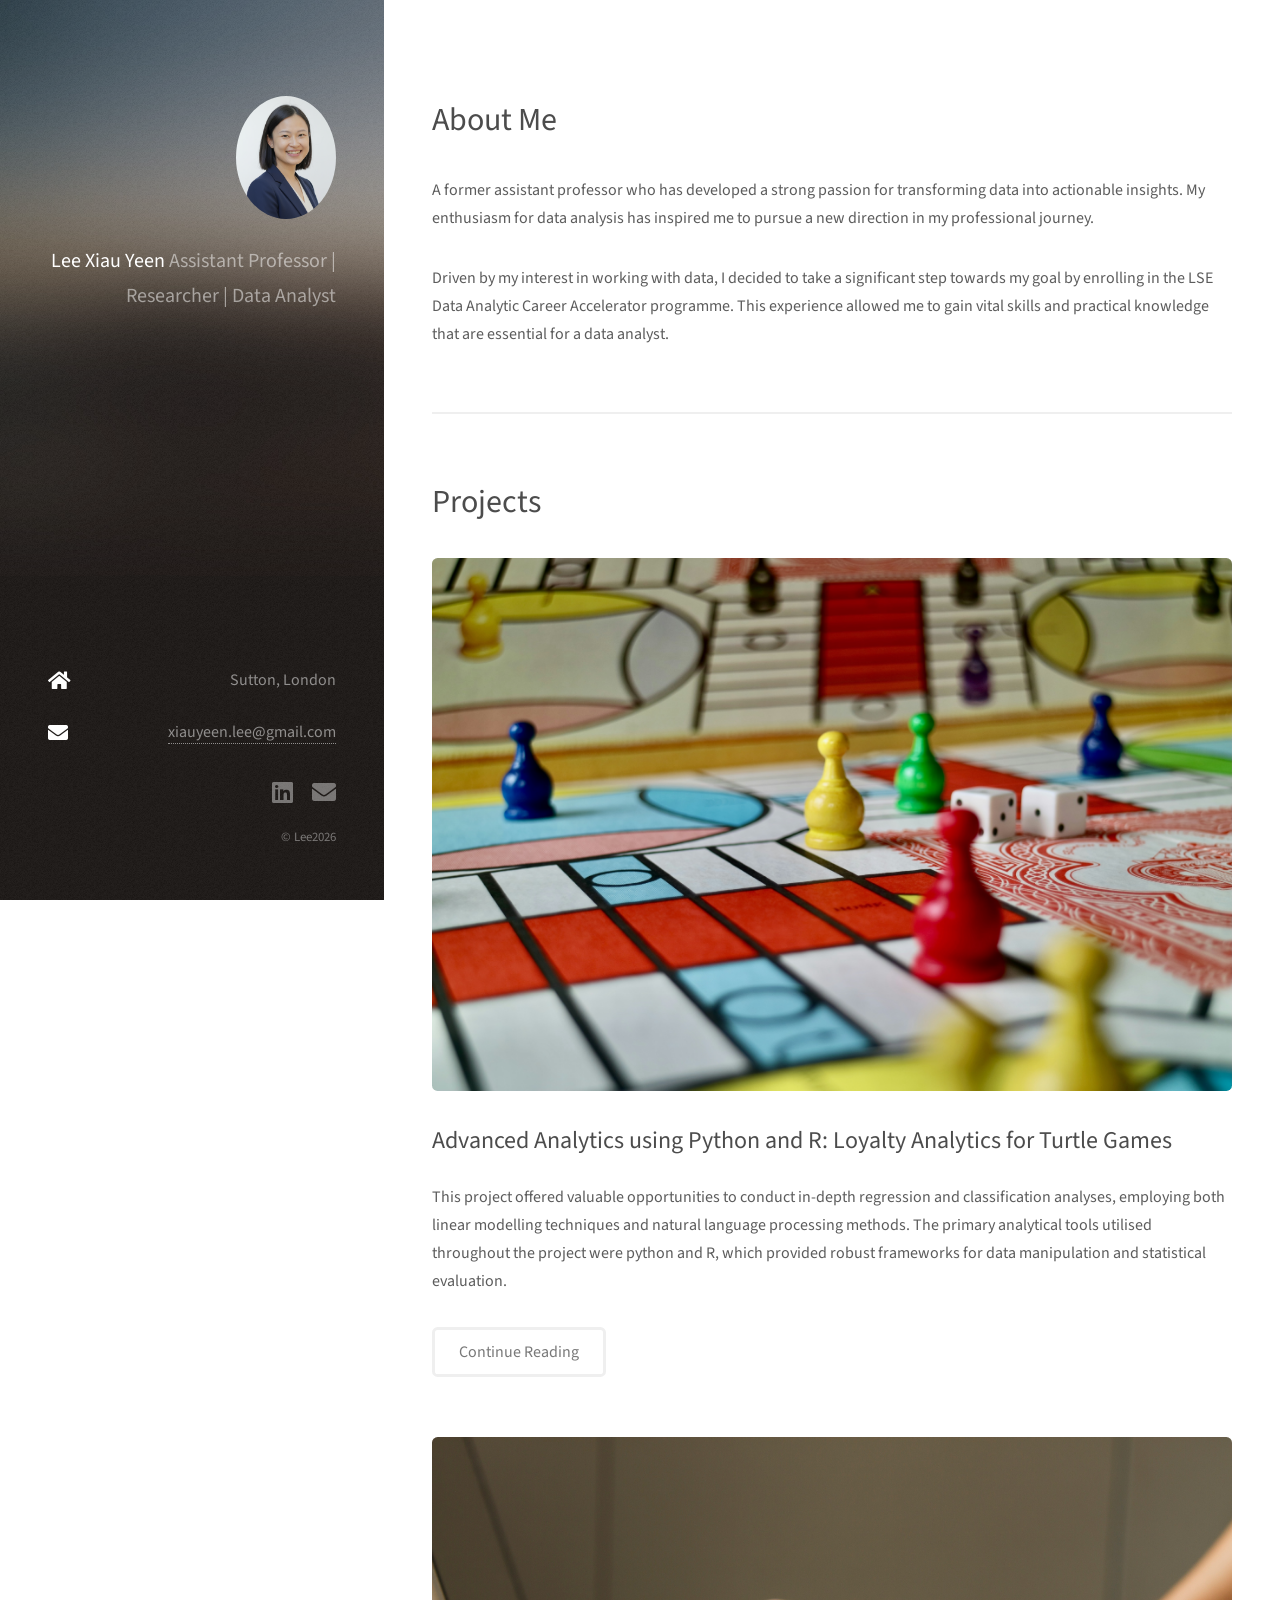
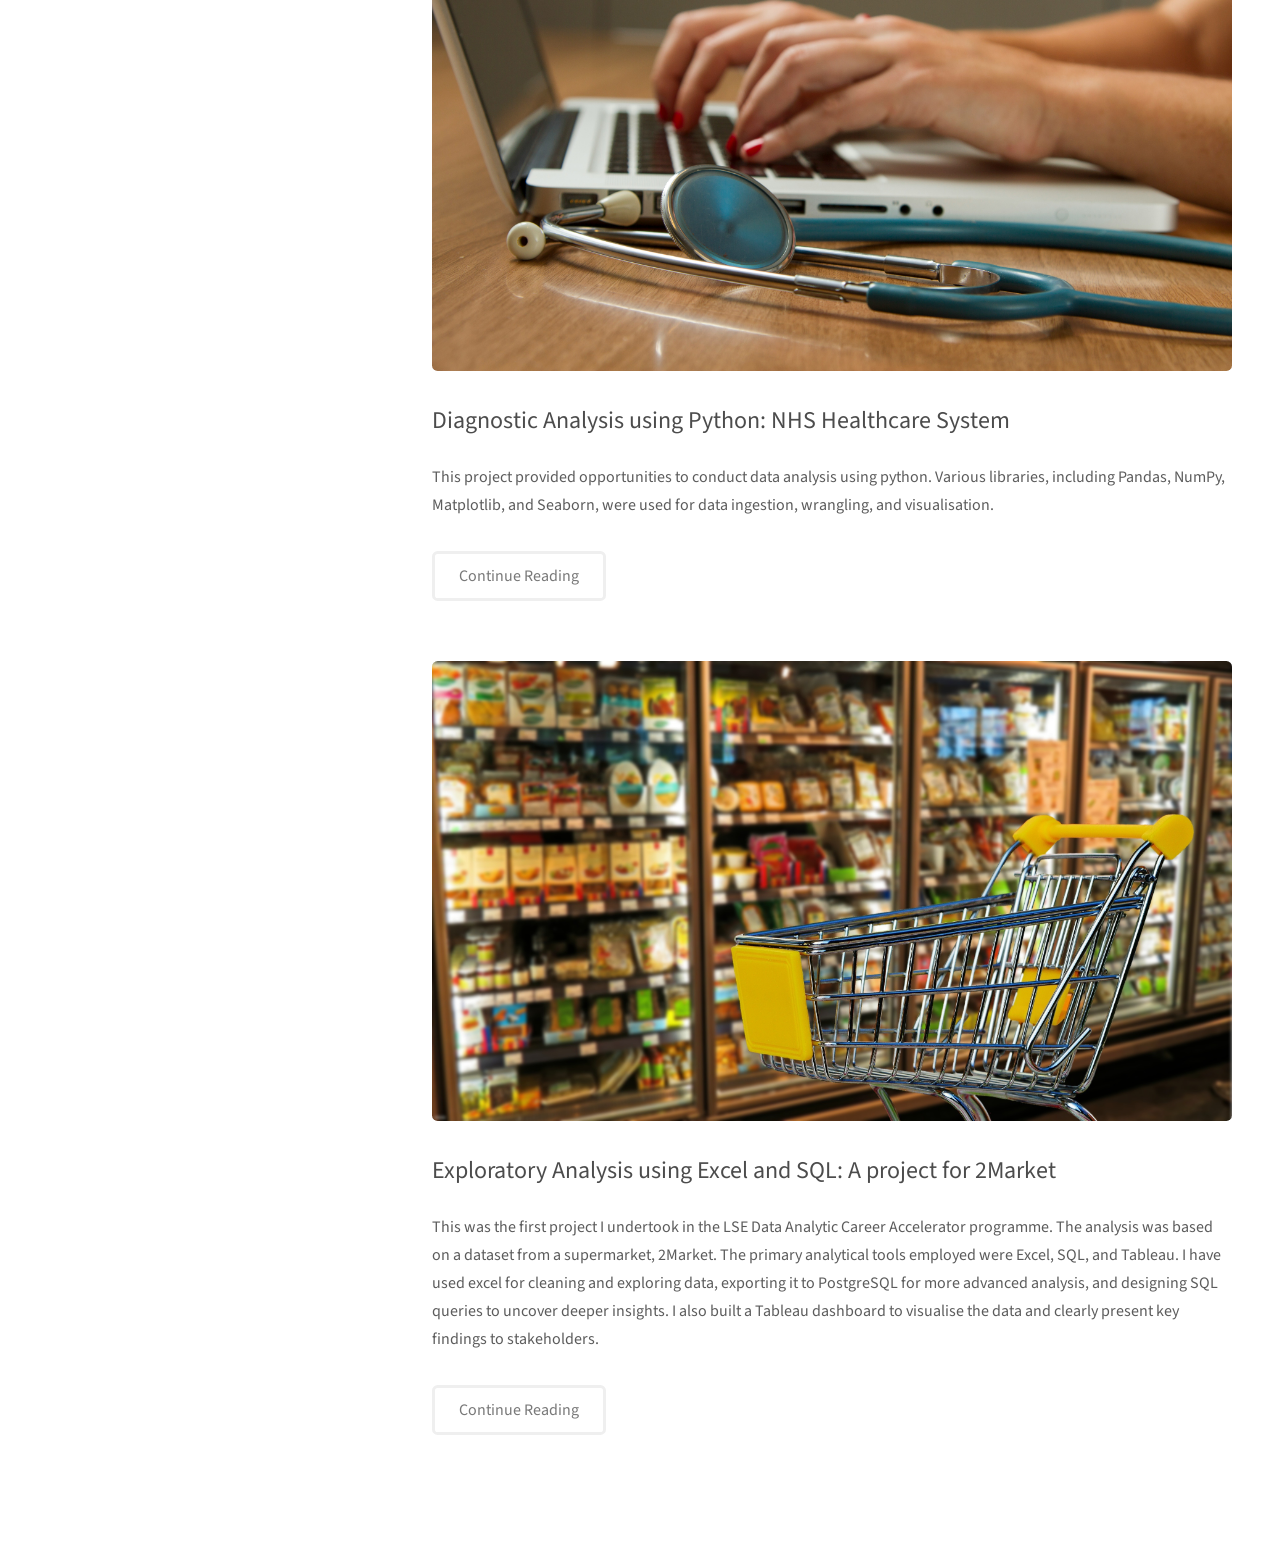
==== commit ba91efe4: "Update email address" ====
--- a/index.html
+++ b/index.html
@@ -44,40 +44,40 @@
 					<section id="two">
 						<h1>Projects</h1>
 						
-								<a href="http://127.0.0.1:5500/html5up-strata.Lee/Turtle%20games.html" class="image fit thumb"><img src="images/Turtle games project image.jpg" alt="" /></a>
+								<a href="./TurtleGames.html" class="image fit thumb"><img src="images/Turtle games project image.jpg" alt="" /></a>
 								<h2>Advanced Analytics using Python and R: Loyalty Analytics for Turtle Games</h2>
 								<p>This project offered valuable opportunities to conduct in-depth regression and classification analyses, 
 								   employing both linear modelling techniques and natural language processing methods. The primary analytical tools utilised 
 								   throughout the project were python and R, which provided robust frameworks for data manipulation and statistical evaluation.</p>
 								<footer>
 									<ul class="actions">
-										<li><a href="http://127.0.0.1:5500/html5up-strata.Lee/Turtle%20games.html" class="button medium">Continue Reading</a></li>
+										<li><a href="./TurtleGames.html" class="button medium">Continue Reading</a></li>
 									</ul>
 								</footer>
 								<br>
 											
 							</article>
 						
-								<a href="http://127.0.0.1:5500/html5up-strata.Lee/NHS.html" class="image fit thumb"><img src="images/Healthcare system image.jpg" alt="" /></a>
+								<a href="./NHS.html" class="image fit thumb"><img src="images/Healthcare system image.jpg" alt="" /></a>
 								<h2>Diagnostic Analysis using Python: NHS Healthcare System</h2>
 								<p>This project provided opportunities to conduct data analysis using python. Various libraries, including Pandas, NumPy, 
 									Matplotlib, and Seaborn, were used for data ingestion, wrangling, and visualisation.</p>
 								<footer>
 									<ul class="actions">
-										<li><a href="http://127.0.0.1:5500/html5up-strata.Lee/NHS.html" class="button medium">Continue Reading</a></li>
+										<li><a href="./NHS.html" class="button medium">Continue Reading</a></li>
 									</ul>
 								</footer>
 								<br>
 							</article>
 						
-								<a href="http://127.0.0.1:5500/html5up-strata.Lee/2Market.html" class="image fit thumb"><img src="images/2market image.jpg" alt="" /></a>
+								<a href="./2Market.html" class="image fit thumb"><img src="images/2market image.jpg" alt="" /></a>
 								<h2>Exploratory Analysis using Excel and SQL: A project for 2Market</h2>
 								<p>This was the first project I undertook in the LSE Data Analytic Career Accelerator programme. The analysis was based on a dataset from a supermarket, 2Market. 
 									The primary analytical tools employed were Excel, SQL, and Tableau. I have used excel for cleaning and exploring data, exporting it to PostgreSQL for more advanced analysis, and designing SQL queries to uncover deeper insights. 
 									I also built a Tableau dashboard to visualise the data and clearly present key findings to stakeholders.</p>
 								<footer>
 									<ul class="actions">
-										<li><a href="http://127.0.0.1:5500/html5up-strata.Lee/2Market.html" class="button medium">Continue Reading</a></li>
+										<li><a href="./2Market.html" class="button medium">Continue Reading</a></li>
 									</ul>
 								</footer>
 								<br>
@@ -427,13 +427,13 @@
 					</li>
 					<li>
 					<h3 class="icon solid fa-envelope"><span class="label">Email</span></h3>
-						<a href="#">lee.xiauyeen@gmail.com</a>
+						<a href="#">xiauyeen.lee@gmail.com</a>
 					</li>
 				</ul>
 					<ul class="icons">
 						
 						<li><a href="https://www.linkedin.com/in/xiau-yeen-lee-0aab9ab6/" class="icon brands fa-linkedin"><span class="label">linkedin</span></a></li>
-						<li><a href="mailto:lee.xiauyeen@gmail.com" class="icon solid fa-envelope"><span class="label">Email</span></a></li>
+						<li><a href="mailto:xiauyeen.lee@gmail.com" class="icon solid fa-envelope"><span class="label">Email</span></a></li>
 					</ul>
 					<ul class="copyright">
 						<li>&copy; Lee2026</li>
@@ -450,4 +450,4 @@
 			<script src="assets/js/main.js"></script>
 
 	</body>
-</html>+</html>
